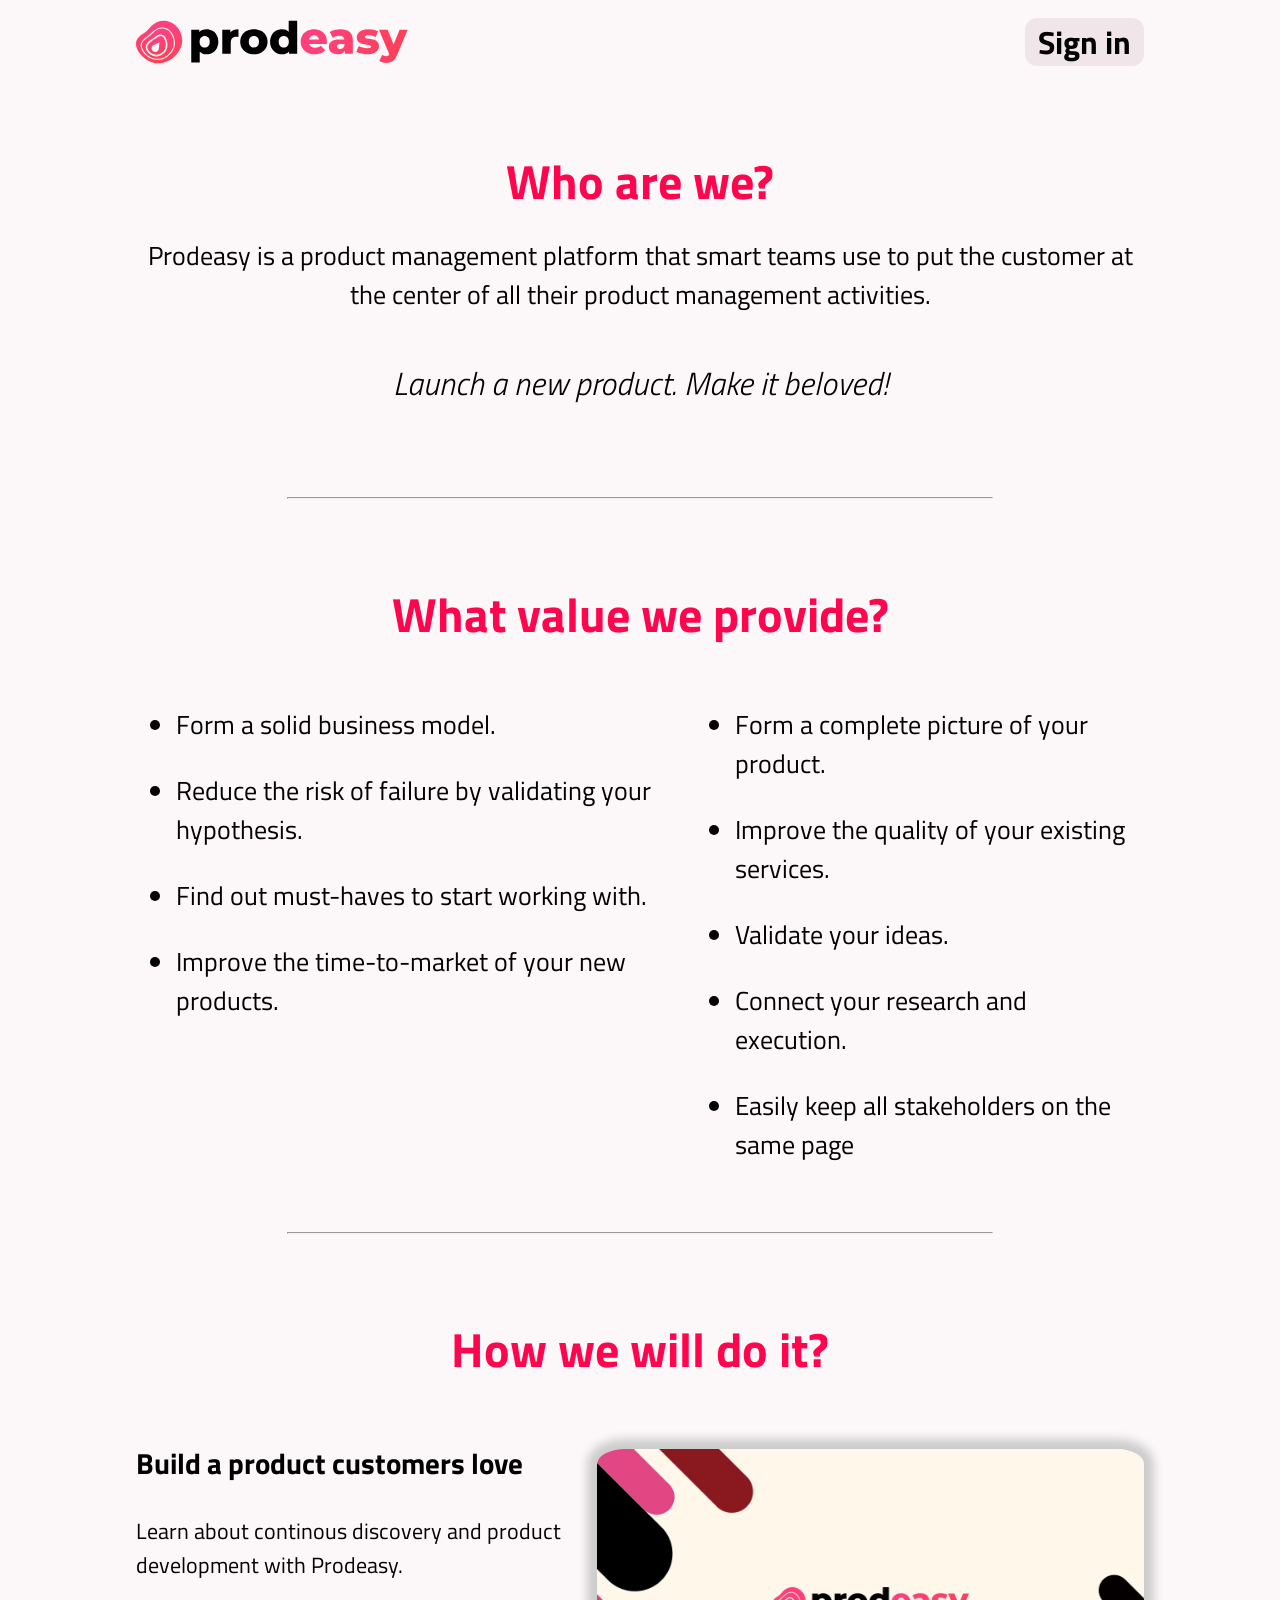
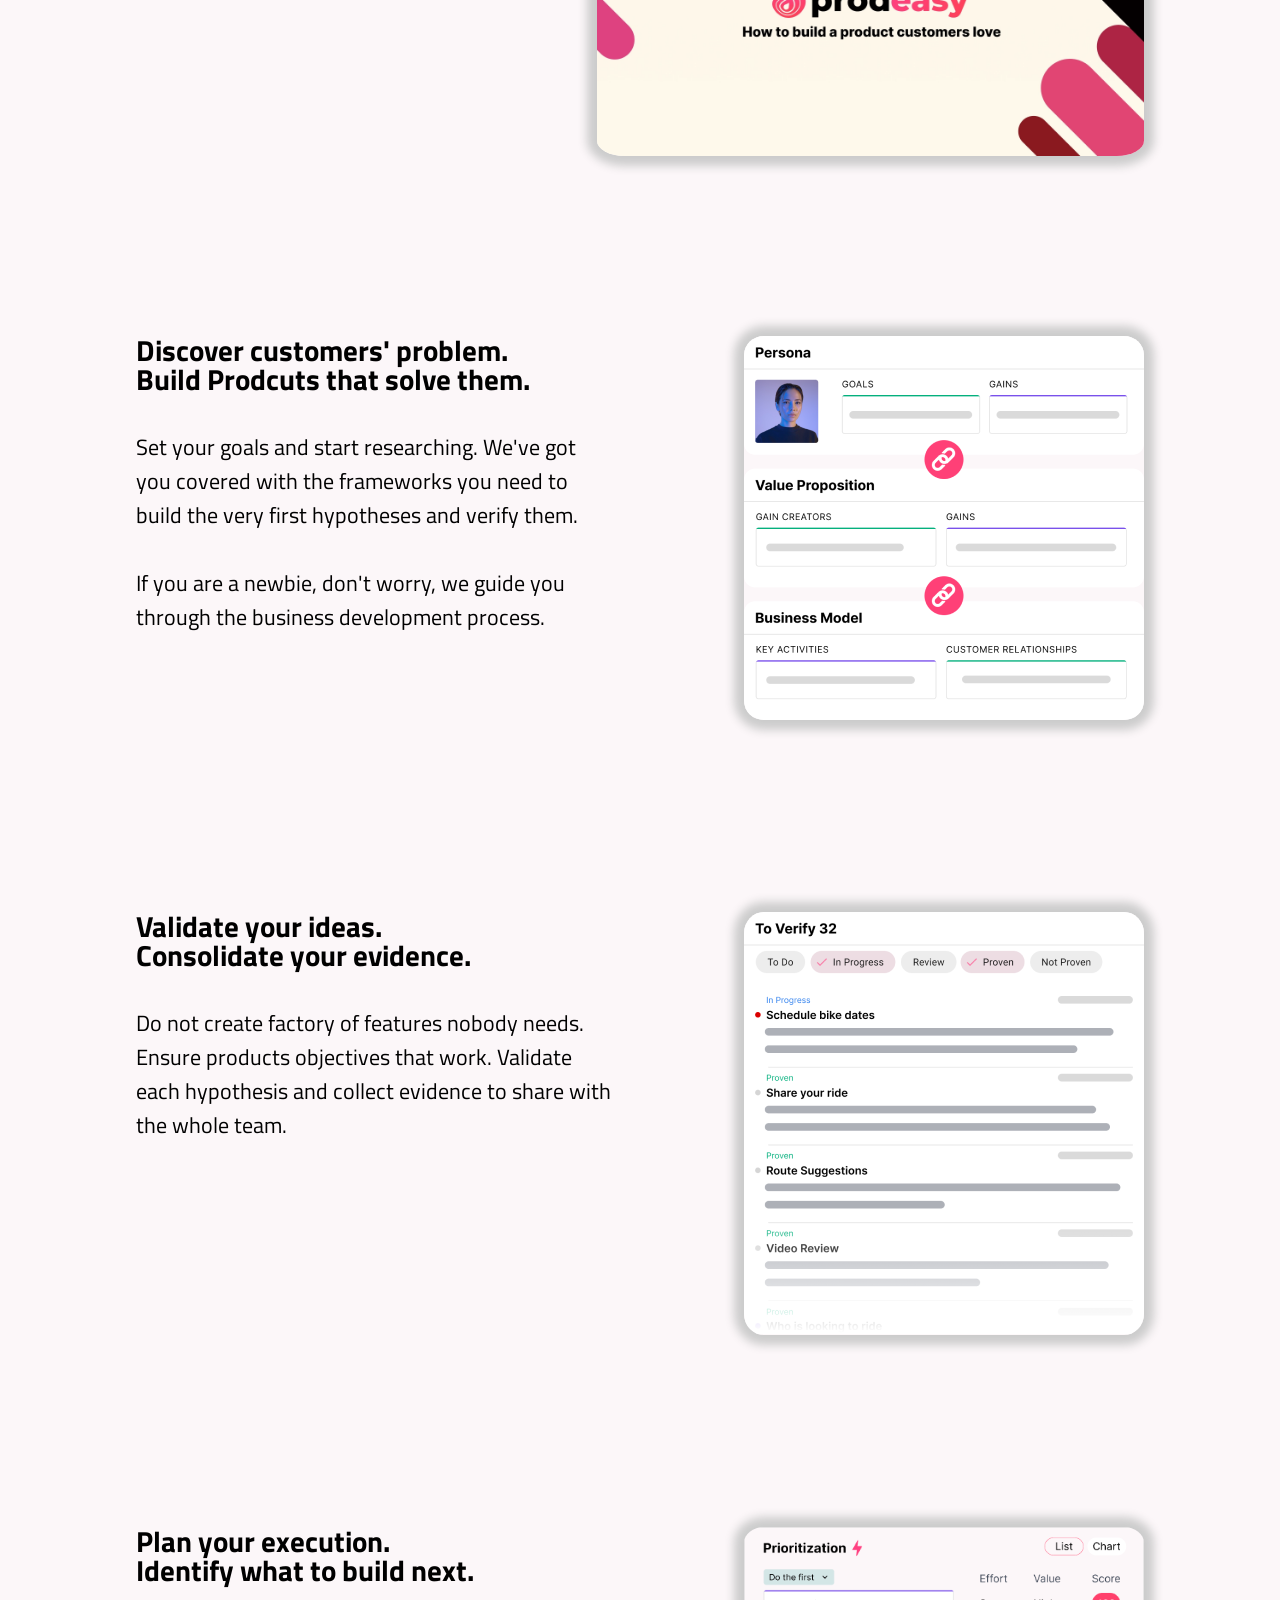
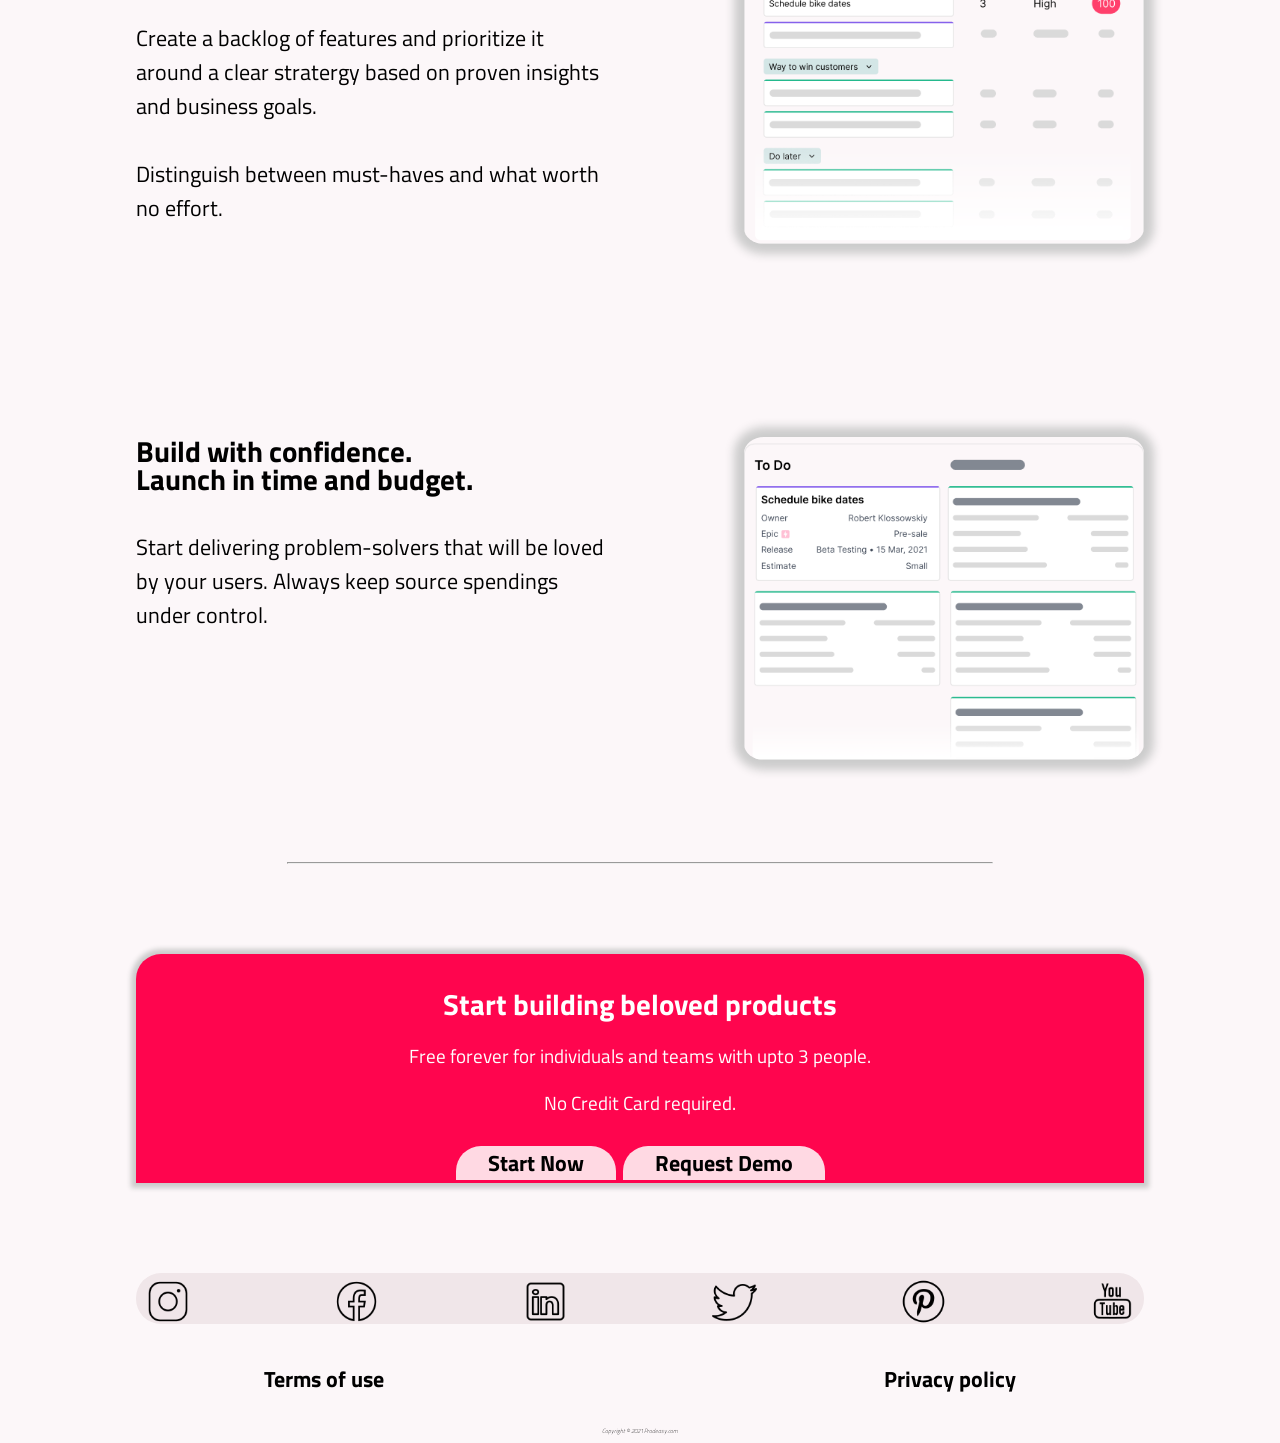
==== index.html @ 42202a27 "Rename" ====
<!DOCTYPE html>
<html>
  <head>
    <!-- displays title for webpage -->
    <title>Prodeasy</title>
    <!-- link to scss file for styling elements -->
    <link rel="stylesheet" type="text/css" href="main.css">
    <!-- specify the character encoding for the HTML document -->
    <meta charset="UTF-8">
    <!-- responsive web design, will display content with respect to users' visible area of web page -->
    <meta name="viewport" content="width=device-width, initial-scale=1.0">

  </head>

  <body>

    <div id="homepage">

      <div id="header">
        <!-- prodeasy logo -->
        <img src="assets/logo.svg" alt="logo">
        <!-- Sign in link, which will open in new tab -->
        <a href="https://app.prodeasy.com/" target="_blank">Sign in</a>
      </div>

      <div id="content-1">
        <h2>Who are we?</h2>
        <p>Prodeasy is a product management platform that smart teams use
        to put the customer at the center of all their product
        management activities.</p>

        <p class="launch">Launch a new product. Make it beloved!</p>
      </div>

      <hr>

      <div id="content-2">
        <h2>What value we provide?</h2>
        <div id="values">
          <span id="founder-value">
            <ul>
              <li>Form a solid business model.</li>
              <li>Reduce the risk of failure by validating your hypothesis.</li>
              <li>Find out must-haves to start working with.</li>
              <li>Improve the time-to-market of your new products.</li>
            </ul>
          </span>
          <span id="manager-value">
            <ul>
              <li>Form a complete picture of your product.</li>
              <li>Improve the quality of your existing services.</li>
              <li>Validate your ideas.</li>
              <li>Connect your research and execution.</li>
              <li>Easily keep all stakeholders on the same page</li>
            </ul>
          </span>
        </div>
      </div>

      <hr>

      <div id="content-3">
        <h2>How we will do it?</h2>

        <div id="build">
          <div class="text">
            <h4>Build a product customers love</h4>
            <p>Learn about continous discovery and product development
            with Prodeasy.</p>
          </div>
          <div class="video">
            <a href="https://youtu.be/FqAvSZcwj7s" target="_blank">
              <img src="assets/video_cover.webp"
              alt="A product management platform for teams of all sizes.">
            </a>
          </div>
        </div>

        <div id="discover">
          <div class="text">
            <h4>Discover customers' problem.<br/>
                Build Prodcuts that solve them.</h4>
            <p>Set your goals and start researching. We've got you covered with
            the frameworks you need to build the very first hypotheses and
            verify them.<br/><br/>
            If you are a newbie, don't worry, we guide you through the business
            development process.
            </p>
          </div>
          <div class="photo">
            <img src="assets/discover_customer_probelm.webp"
              alt="business model for customer problem.">
          </div>
        </div>

        <div id="validate">
          <div class="text">
            <h4>Validate your ideas.<br/>Consolidate your evidence.</h4>
            <p>Do not create factory of features nobody needs. Ensure products objectives that work. Validate each hypothesis and collect evidence to share with the whole team.
            </p>
          </div>
          <div class="photo">
            <img src="assets/validate.webp" alt="validate ideas">
          </div>
        </div>

        <div id="plan">
          <div class="text">
            <h4>Plan your execution.<br/>Identify what to build next.</h4>
            <p>Create a backlog of features and prioritize it around a clear stratergy based on proven insights and business goals.<br/><br/>
            Distinguish between must-haves and what worth no effort.
            </p>
          </div>
          <div class="photo">
            <img src="assets/plan.webp" alt="plan execution">
          </div>
        </div>

        <div id="confidence">
          <div class="text">
            <h4>Build with confidence.<br/>Launch in time and budget.</h4>
            <p>Start delivering problem-solvers that will be loved by your
              users. Always keep source spendings under control.
            </p>
          </div>
          <div class="photo">
            <img src="assets/build.webp" alt="confidence">
          </div>
        </div>
      </div>

      <hr>

      <div id="start-now">
        <h5>Start building beloved products</h5>
        <p>Free forever for individuals and teams with upto 3 people.</p>
        <p>No Credit Card required.</p>

        <div id="options">
          <a href="https://app.prodeasy.com/create-account">Start Now</a>
          <a href="https://calendly.com/prodeasy/demo?embed_domain=prodeasy.com&embed_type=PopupText&month=2021-04">Request Demo</a>
        </div>

      </div>

      <div id="footer">
        <div id="social">
          <a href="https://www.instagram.com/TeamProdEasy" target="_blank">
            <img src="assets/icons/insta.png">
          </a>

          <a href="https://www.facebook.com/Prodeasy" target="_blank">
            <img src="assets/icons/facebook.png">
          </a>

          <a href="https://www.linkedin.com/company/Prodeasy" target="_blank">
            <img src="assets/icons/linkedin.png">
          </a>

          <a href="https://twitter.com/TeamProdEasy" target="_blank">
            <img src="assets/icons/twitter.png">
          </a>

          <a href="https://www.pinterest.com/Prodeasy" target="_blank">
            <img src="assets/icons/pinterest.png">
          </a>

          <a href="https://www.youtube.com/channel/UC-yzTDVmWJQsOFhuHpTdkhg?sub_confirmation=1" target="_blank">
            <img src="assets/icons/youtube.png">
          </a>
        </div>

        <div id="legal">
          <a href="https://prodeasy.com/terms-of-use.html">
            <h5>Terms of use</h5>
          </a>
          <a href="https://prodeasy.com/privacy.html">
            <h5>Privacy policy</h5>
          </a>
        </div>

        <div id="end">
          <p>Copyright © 2021 Prodeasy.com</p>
        </div>
      </div>
    </div>
  </body>
</html>
---- main.css ----
@import url("https://fonts.googleapis.com/css2?family=Titillium+Web:ital,wght@0,400;0,600;0,700;1,300;1,400&display=swap");
* {
  box-sizing: border-box; }

body {
  background-color: #fcf7f9;
  font-family: 'Titillium Web', sans-serif; }
  @media (min-width: 16em) {
    body {
      font-size: 1.4em; } }
  @media (min-width: 28em) {
    body {
      font-size: 1.1em; } }
  @media (min-width: 40em) {
    body {
      font-size: 1.6em; } }
  @media (min-width: 60em) {
    body {
      font-size: 2.0em; } }

#homepage {
  margin: 0vh 10vw; }

#header {
  margin-top: 2vh; }
  @media (min-width: 28em) {
    #header {
      display: flex;
      justify-content: space-between;
      flex-wrap: wrap; } }
  @media (min-width: 16em) {
    #header img {
      display: block;
      width: 100%; } }
  @media (min-width: 28em) {
    #header img {
      display: inline;
      width: 24%; } }
  @media (min-width: 40em) {
    #header img {
      width: 25.5%; } }
  @media (min-width: 60em) {
    #header img {
      width: 27%; } }
  #header a {
    border-radius: 12px;
    margin: 0% 30%;
    text-align: center;
    color: black;
    background-color: #f0e6e9;
    text-decoration: none;
    font-weight: 700; }
    #header a:hover {
      background-color: #ffd9e3;
      color: #ff3b72; }
    @media (min-width: 16em) {
      #header a {
        display: block; } }
    @media (min-width: 28em) {
      #header a {
        display: inline;
        margin: 0% 0%;
        padding: 0vh 1vw;
        text-align: right; } }

hr {
  width: 70%;
  height: 2px;
  color: #f0e6e9; }

#content-1 {
  text-align: center;
  margin-bottom: 10vh; }
  #content-1 h2 {
    color: #ff054e;
    margin-top: 10vh;
    margin-bottom: 3vh;
    line-height: 1.1;
    text-align: center; }
  #content-1 p {
    font-size: 0.8em; }
  #content-1 p.launch {
    margin-top: 5vh;
    font-weight: 300;
    font-style: italic;
    font-size: 1em; }

#content-2 h2 {
  color: #ff054e;
  margin-top: 10vh;
  margin-bottom: 3vh;
  line-height: 1.1;
  text-align: center; }
#content-2 #values {
  font-size: 0.8em; }
  @media (min-width: 16em) {
    #content-2 #values {
      display: block;
      margin-left: 3.5vw; } }
  @media (min-width: 28em) {
    #content-2 #values {
      display: flex;
      justify-content: space-between;
      margin: 0vh 0vw; } }
  #content-2 #values ul li {
    padding-bottom: 3vh; }
  @media (min-width: 16em) {
    #content-2 #values #founder-value ul {
      margin-bottom: 0vh; } }
  @media (min-width: 28em) {
    #content-2 #values #founder-value ul {
      margin-right: 2vw;
      margin-top: 4vh; } }
  @media (min-width: 16em) {
    #content-2 #values #manager-value ul {
      margin-top: 0vh; } }
  @media (min-width: 28em) {
    #content-2 #values #manager-value ul {
      margin-top: 4vh; } }

#content-3 {
  margin-bottom: 10vh; }
  #content-3 h2 {
    color: #ff054e;
    margin-top: 10vh;
    margin-bottom: 3vh;
    line-height: 1.1;
    text-align: center; }
  @media (min-width: 16em) {
    #content-3 #build {
      display: block;
      margin-top: 5vh; } }
  @media (min-width: 28em) {
    #content-3 #build {
      display: flex;
      justify-content: space-between;
      margin-top: 8vh; } }
  #content-3 #build .text {
    padding-right: 2vw; }
    #content-3 #build .text h4 {
      color: black;
      line-height: 1;
      text-align: center;
      font-size: 0.9em;
      margin-top: 0vh;
      margin-bottom: 1vh; }
      @media (min-width: 28em) {
        #content-3 #build .text h4 {
          text-align: left; } }
    #content-3 #build .text p {
      margin: 3.5vh 0vw;
      font-size: 0.7em;
      text-align: center; }
      @media (min-width: 28em) {
        #content-3 #build .text p {
          margin-top: 4vh;
          text-align: left; } }
    @media (min-width: 28em) {
      #content-3 #build .text {
        display: inline;
        width: 50%; } }
  #content-3 #build .video a img {
    border-radius: 5%;
    box-shadow: 0 0 10px 10px #ccc; }
    @media (min-width: 16em) {
      #content-3 #build .video a img {
        display: block;
        width: 100%; } }
    @media (min-width: 28em) {
      #content-3 #build .video a img {
        display: inline;
        max-width: 270px;
        height: auto;
        vertical-align: middle; } }
    @media (min-width: 40em) {
      #content-3 #build .video a img {
        max-width: 370px; } }
    @media (min-width: 60em) {
      #content-3 #build .video a img {
        max-width: 600px; } }
    @media (min-width: 87.5em) {
      #content-3 #build .video a img {
        max-width: 800px; } }
  @media (min-width: 16em) {
    #content-3 #discover {
      display: block;
      margin-top: 5vh; } }
  @media (min-width: 28em) {
    #content-3 #discover {
      display: flex;
      justify-content: space-between;
      margin-top: 10vh;
      padding-top: 10vh; } }
  #content-3 #discover .text {
    padding-right: 2vw; }
    #content-3 #discover .text h4 {
      color: black;
      line-height: 1;
      text-align: center;
      font-size: 0.9em;
      margin-top: 0vh;
      margin-bottom: 1vh; }
      @media (min-width: 28em) {
        #content-3 #discover .text h4 {
          text-align: left; } }
    #content-3 #discover .text p {
      margin: 3.5vh 0vw;
      font-size: 0.7em;
      text-align: center; }
      @media (min-width: 28em) {
        #content-3 #discover .text p {
          margin-top: 4vh;
          text-align: left; } }
    @media (min-width: 28em) {
      #content-3 #discover .text {
        display: inline;
        width: 50%; } }
  #content-3 #discover .photo img {
    border-radius: 5%;
    box-shadow: 0 0 10px 10px #ccc; }
    @media (min-width: 16em) {
      #content-3 #discover .photo img {
        display: block;
        width: 100%; } }
    @media (min-width: 28em) {
      #content-3 #discover .photo img {
        display: inline;
        max-width: 300px;
        height: auto; } }
    @media (min-width: 40em) {
      #content-3 #discover .photo img {
        max-width: 400px; } }
  @media (min-width: 16em) {
    #content-3 #validate {
      display: block;
      margin-top: 5vh; } }
  @media (min-width: 28em) {
    #content-3 #validate {
      display: flex;
      justify-content: space-between;
      margin-top: 10vh;
      padding-top: 10vh; } }
  #content-3 #validate .text {
    padding-right: 2vw; }
    #content-3 #validate .text h4 {
      color: black;
      line-height: 1;
      text-align: center;
      font-size: 0.9em;
      margin-top: 0vh;
      margin-bottom: 1vh; }
      @media (min-width: 28em) {
        #content-3 #validate .text h4 {
          text-align: left; } }
    #content-3 #validate .text p {
      margin: 3.5vh 0vw;
      font-size: 0.7em;
      text-align: center; }
      @media (min-width: 28em) {
        #content-3 #validate .text p {
          margin-top: 4vh;
          text-align: left; } }
    @media (min-width: 28em) {
      #content-3 #validate .text {
        display: inline;
        width: 50%; } }
  #content-3 #validate .photo img {
    border-radius: 5%;
    box-shadow: 0 0 10px 10px #ccc; }
    @media (min-width: 16em) {
      #content-3 #validate .photo img {
        display: block;
        width: 100%; } }
    @media (min-width: 28em) {
      #content-3 #validate .photo img {
        display: inline;
        max-width: 300px;
        height: auto; } }
    @media (min-width: 40em) {
      #content-3 #validate .photo img {
        max-width: 400px; } }
  @media (min-width: 16em) {
    #content-3 #plan {
      display: block;
      margin-top: 5vh; } }
  @media (min-width: 28em) {
    #content-3 #plan {
      display: flex;
      justify-content: space-between;
      margin-top: 10vh;
      padding-top: 10vh; } }
  #content-3 #plan .text {
    padding-right: 2vw; }
    #content-3 #plan .text h4 {
      color: black;
      line-height: 1;
      text-align: center;
      font-size: 0.9em;
      margin-top: 0vh;
      margin-bottom: 1vh; }
      @media (min-width: 28em) {
        #content-3 #plan .text h4 {
          text-align: left; } }
    #content-3 #plan .text p {
      margin: 3.5vh 0vw;
      font-size: 0.7em;
      text-align: center; }
      @media (min-width: 28em) {
        #content-3 #plan .text p {
          margin-top: 4vh;
          text-align: left; } }
    @media (min-width: 28em) {
      #content-3 #plan .text {
        display: inline;
        width: 50%; } }
  #content-3 #plan .photo img {
    border-radius: 5%;
    box-shadow: 0 0 10px 10px #ccc; }
    @media (min-width: 16em) {
      #content-3 #plan .photo img {
        display: block;
        width: 100%; } }
    @media (min-width: 28em) {
      #content-3 #plan .photo img {
        display: inline;
        max-width: 300px;
        height: auto; } }
    @media (min-width: 40em) {
      #content-3 #plan .photo img {
        max-width: 400px; } }
  @media (min-width: 16em) {
    #content-3 #confidence {
      display: block;
      margin-top: 5vh; } }
  @media (min-width: 28em) {
    #content-3 #confidence {
      display: flex;
      justify-content: space-between;
      margin-top: 10vh;
      padding-top: 10vh; } }
  #content-3 #confidence .text {
    padding-right: 2vw; }
    #content-3 #confidence .text h4 {
      color: black;
      line-height: 1;
      text-align: center;
      font-size: 0.9em;
      margin-top: 0vh;
      margin-bottom: 1vh; }
      @media (min-width: 28em) {
        #content-3 #confidence .text h4 {
          text-align: left; } }
    #content-3 #confidence .text p {
      margin: 3.5vh 0vw;
      font-size: 0.7em;
      text-align: center; }
      @media (min-width: 28em) {
        #content-3 #confidence .text p {
          margin-top: 4vh;
          text-align: left; } }
    @media (min-width: 28em) {
      #content-3 #confidence .text {
        display: inline;
        width: 50%; } }
  #content-3 #confidence .photo img {
    border-radius: 5%;
    box-shadow: 0 0 10px 10px #ccc; }
    @media (min-width: 16em) {
      #content-3 #confidence .photo img {
        display: block;
        width: 100%; } }
    @media (min-width: 28em) {
      #content-3 #confidence .photo img {
        display: inline;
        max-width: 300px;
        height: auto; } }
    @media (min-width: 40em) {
      #content-3 #confidence .photo img {
        max-width: 400px; } }

#start-now {
  background-color: #ff054e;
  border-radius: 25px 25px 0px 0px;
  box-shadow: 0 0 5px 5px #ccc;
  text-align: center;
  color: white;
  padding-top: 3.5vh;
  padding-bottom: 0vh;
  margin: 10vh 0vw; }
  #start-now h5 {
    margin: 0vh 0vw;
    font-size: 0.9em;
    line-height: 1.3; }
  #start-now p {
    font-size: 0.6em;
    margin: 2vh 0vw; }
  #start-now #options a {
    padding: 0vh 2.5vw;
    font-size: 0.7em;
    font-weight: 700;
    background-color: #ffd9e3;
    color: black;
    text-decoration: none;
    text-align: center; }
    #start-now #options a:hover {
      background-color: black;
      color: white;
      font-weight: 700; }
    @media (min-width: 16em) {
      #start-now #options a {
        display: block;
        margin-bottom: 1.3vh; } }
    @media (min-width: 28em) {
      #start-now #options a {
        display: inline;
        margin-bottom: 0vh;
        border-radius: 25px 25px 0px 0px; } }

#footer #social {
  display: flex;
  justify-content: space-between;
  width: 100%;
  text-align: center;
  background-color: #f0e6e9;
  border-radius: 25px; }
  #footer #social a img {
    display: inline;
    width: 70%;
    vertical-align: middle; }
#footer #legal {
  display: flex;
  justify-content: space-between;
  margin-top: 3vh;
  margin-bottom: 0vh; }
  #footer #legal a {
    margin: 0vh 0vw;
    color: black;
    text-decoration: none; }
    #footer #legal a:hover {
      color: #ff3b72; }
    @media (min-width: 28em) {
      #footer #legal a {
        margin: 0vh 8vw; } }
    @media (min-width: 40em) {
      #footer #legal a {
        margin: 0vh 10vw; } }
    #footer #legal a h5 {
      margin-top: 0vh;
      font-size: 0.7em;
      display: inline;
      width: 100%; }
#footer #end {
  margin-top: 3vh; }
  #footer #end p {
    text-align: center;
    font-weight: 200;
    font-style: italic;
    font-size: 0.1em; }

/*# sourceMappingURL=main.css.map */
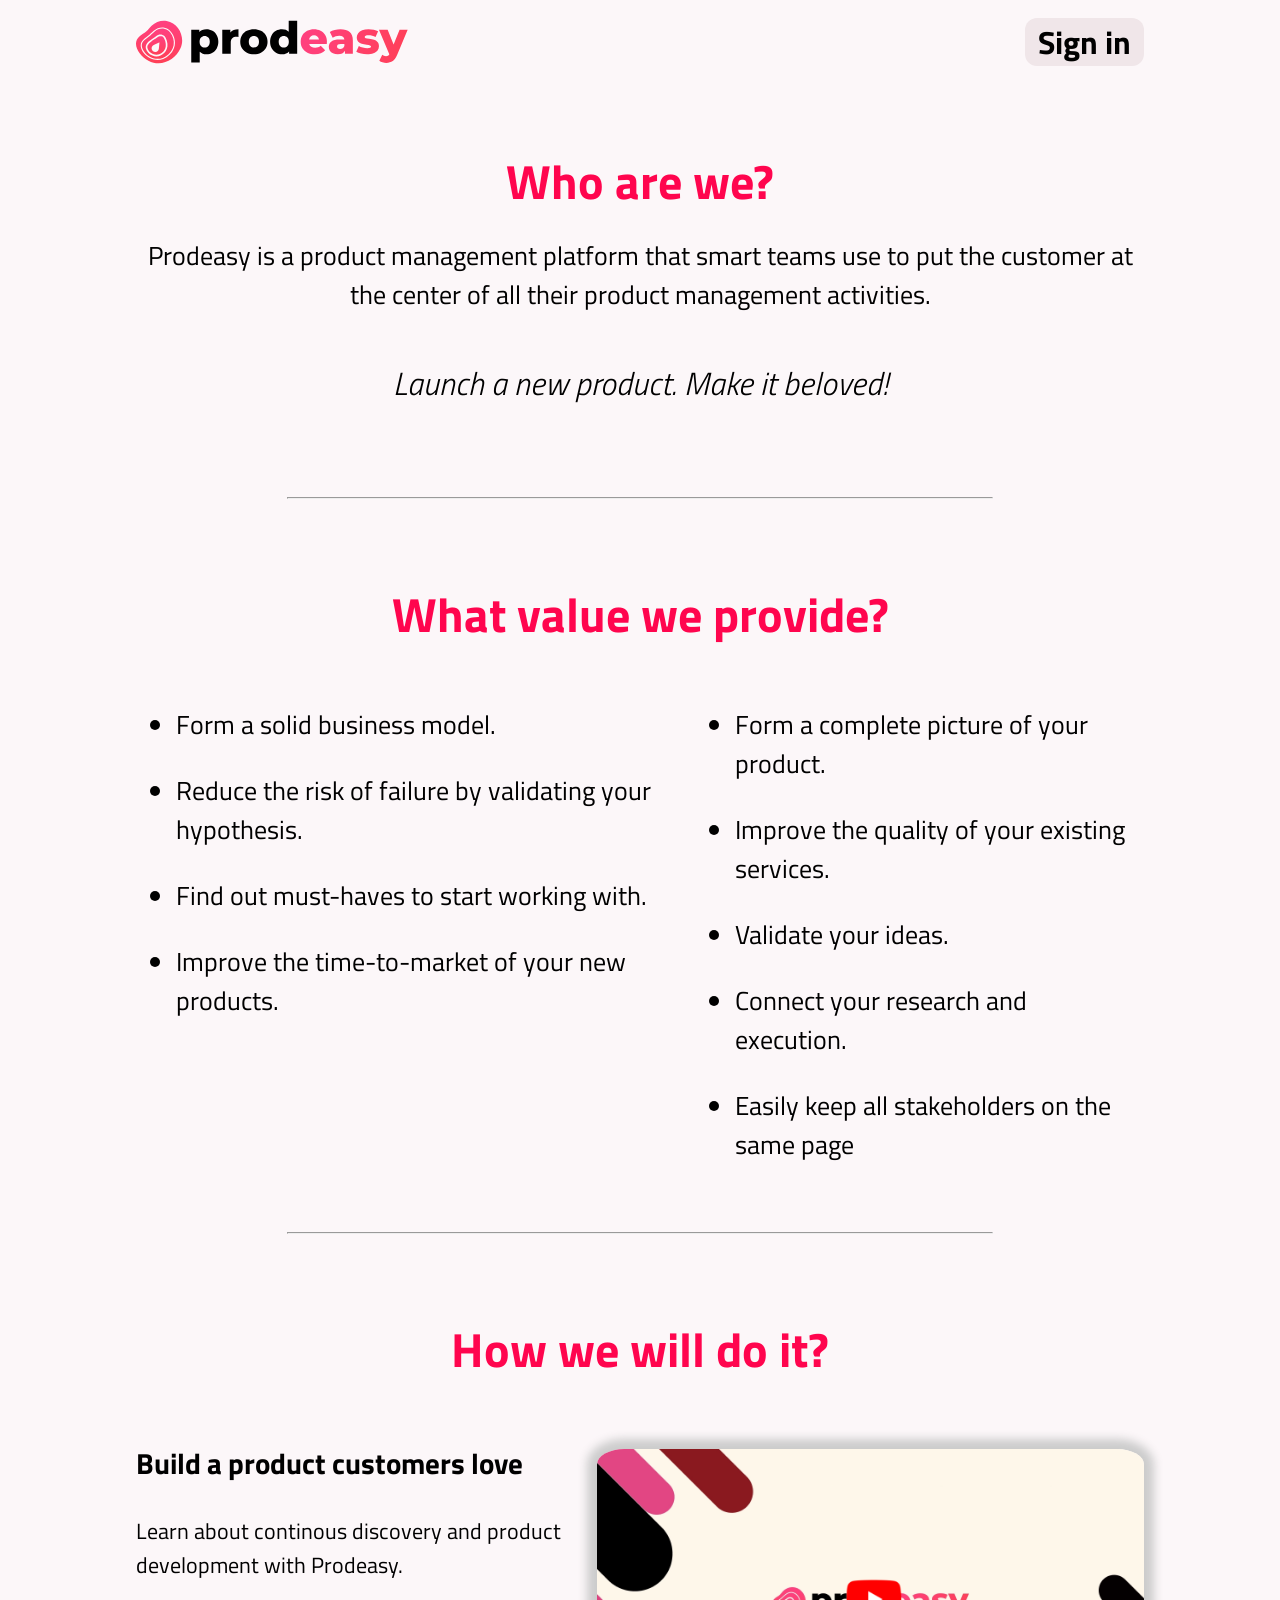
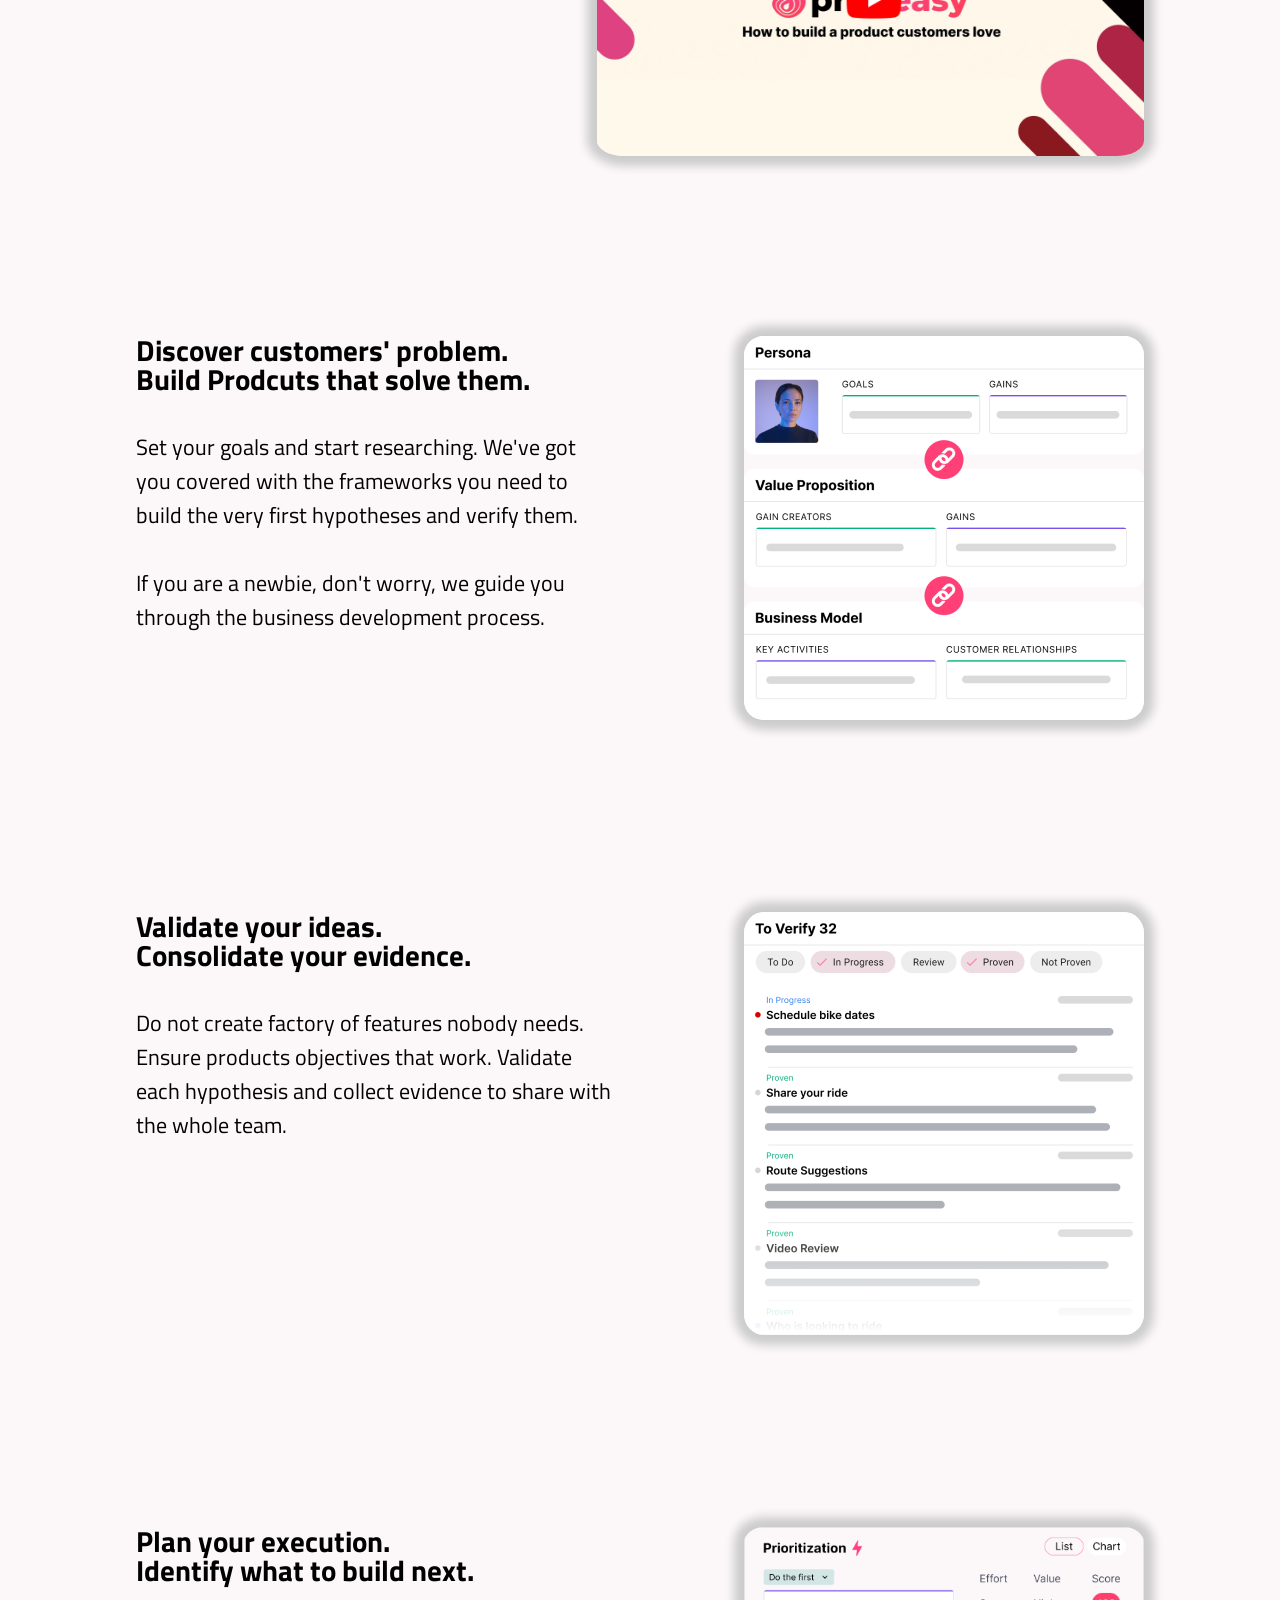
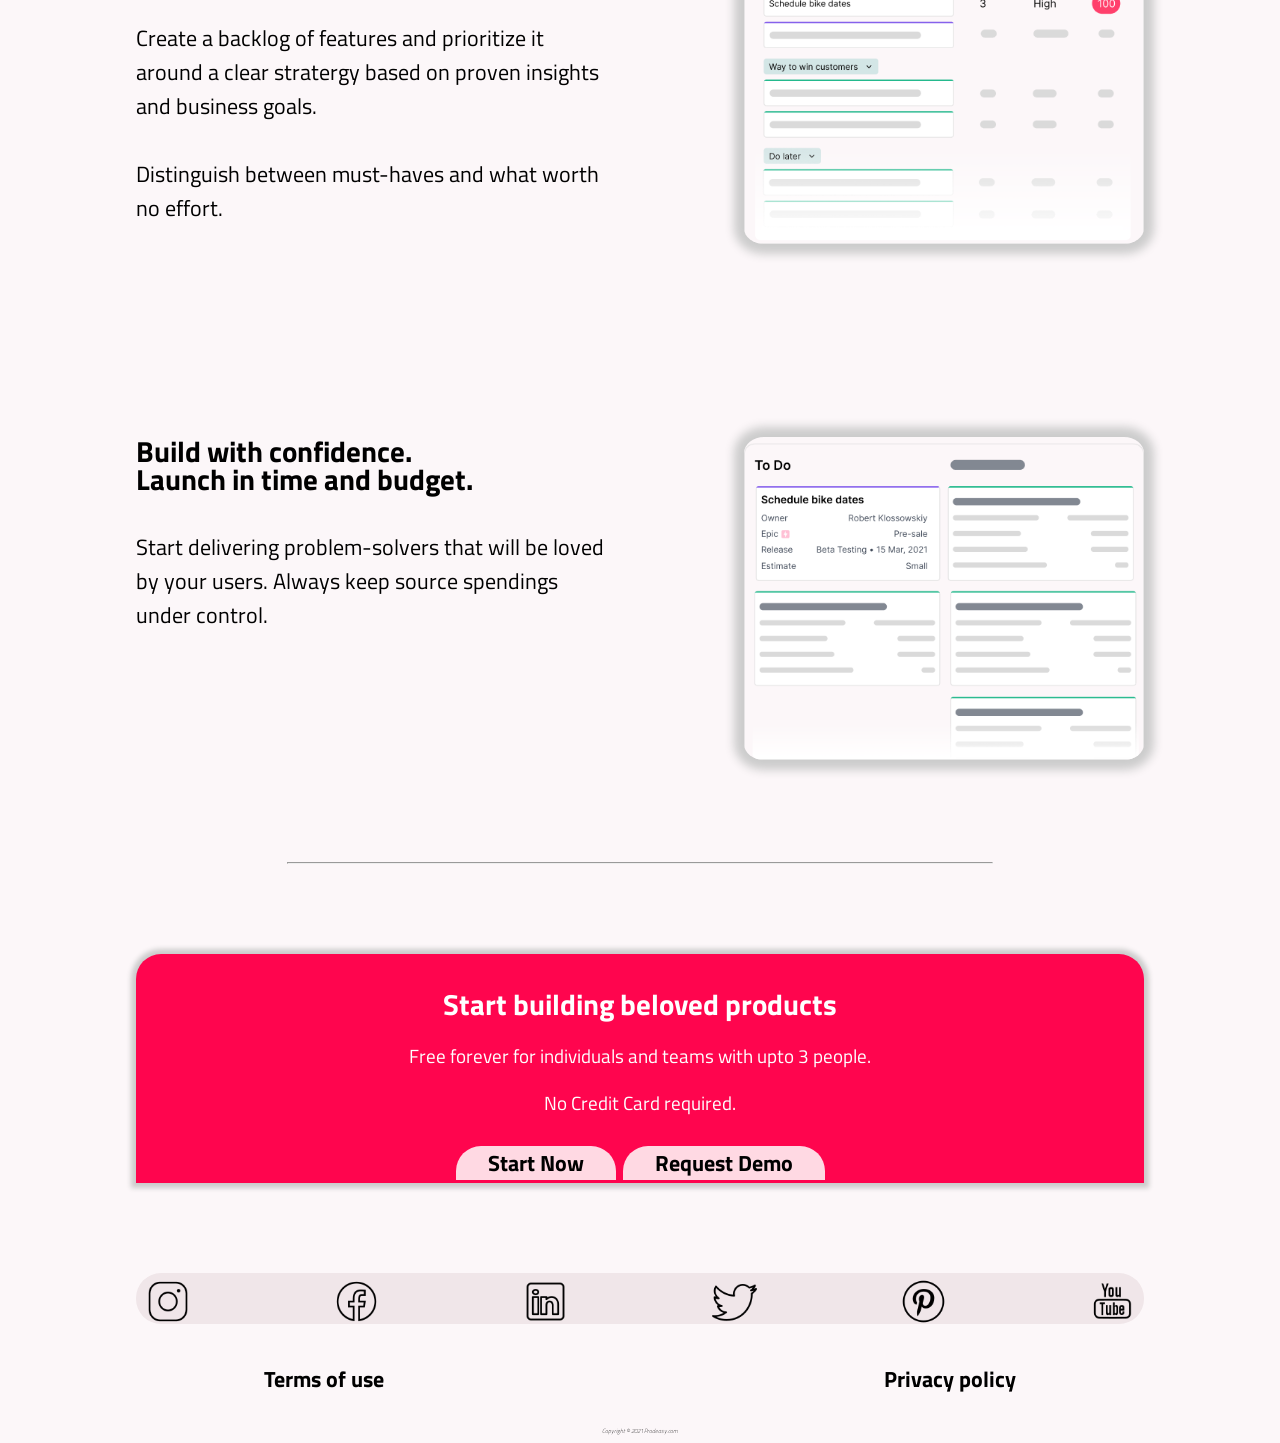
==== commit dcc2d06a: "Removed unnecessry assets, edited video cover pic and changed its extension." ====
--- a/index.html
+++ b/index.html
@@ -4,7 +4,7 @@
     <!-- displays title for webpage -->
     <title>Prodeasy</title>
     <!-- link to scss file for styling elements -->
-    <link rel="stylesheet" type="text/css" href="main.css">
+    <link rel="stylesheet" type="text/css" href="index.css">
     <!-- specify the character encoding for the HTML document -->
     <meta charset="UTF-8">
     <!-- responsive web design, will display content with respect to users' visible area of web page -->
@@ -70,7 +70,7 @@
           </div>
           <div class="video">
             <a href="https://youtu.be/FqAvSZcwj7s" target="_blank">
-              <img src="assets/video_cover.webp"
+              <img src="assets/video_cover.png"
               alt="A product management platform for teams of all sizes.">
             </a>
           </div>
--- a/index.css
+++ b/index.css
@@ -0,0 +1,460 @@
+@import url("https://fonts.googleapis.com/css2?family=Titillium+Web:ital,wght@0,400;0,600;0,700;1,300;1,400&display=swap");
+* {
+  box-sizing: border-box; }
+
+body {
+  background-color: #fcf7f9;
+  font-family: 'Titillium Web', sans-serif; }
+  @media (min-width: 16em) {
+    body {
+      font-size: 1.4em; } }
+  @media (min-width: 28em) {
+    body {
+      font-size: 1.1em; } }
+  @media (min-width: 40em) {
+    body {
+      font-size: 1.6em; } }
+  @media (min-width: 60em) {
+    body {
+      font-size: 2.0em; } }
+
+#homepage {
+  margin: 0vh 10vw; }
+
+#header {
+  margin-top: 2vh; }
+  @media (min-width: 28em) {
+    #header {
+      display: flex;
+      justify-content: space-between;
+      flex-wrap: wrap; } }
+  @media (min-width: 16em) {
+    #header img {
+      display: block;
+      width: 100%; } }
+  @media (min-width: 28em) {
+    #header img {
+      display: inline;
+      width: 24%; } }
+  @media (min-width: 40em) {
+    #header img {
+      width: 25.5%; } }
+  @media (min-width: 60em) {
+    #header img {
+      width: 27%; } }
+  #header a {
+    border-radius: 12px;
+    margin: 0% 30%;
+    text-align: center;
+    color: black;
+    background-color: #f0e6e9;
+    text-decoration: none;
+    font-weight: 700; }
+    #header a:hover {
+      background-color: #ffd9e3;
+      color: #ff3b72; }
+    @media (min-width: 16em) {
+      #header a {
+        display: block; } }
+    @media (min-width: 28em) {
+      #header a {
+        display: inline;
+        margin: 0% 0%;
+        padding: 0vh 1vw;
+        text-align: right; } }
+
+hr {
+  width: 70%;
+  height: 2px;
+  color: #f0e6e9; }
+
+#content-1 {
+  text-align: center;
+  margin-bottom: 10vh; }
+  #content-1 h2 {
+    color: #ff054e;
+    margin-top: 10vh;
+    margin-bottom: 3vh;
+    line-height: 1.1;
+    text-align: center; }
+  #content-1 p {
+    font-size: 0.8em; }
+  #content-1 p.launch {
+    margin-top: 5vh;
+    font-weight: 300;
+    font-style: italic;
+    font-size: 1em; }
+
+#content-2 h2 {
+  color: #ff054e;
+  margin-top: 10vh;
+  margin-bottom: 3vh;
+  line-height: 1.1;
+  text-align: center; }
+#content-2 #values {
+  font-size: 0.8em; }
+  @media (min-width: 16em) {
+    #content-2 #values {
+      display: block;
+      margin-left: 3.5vw; } }
+  @media (min-width: 28em) {
+    #content-2 #values {
+      display: flex;
+      justify-content: space-between;
+      margin: 0vh 0vw; } }
+  #content-2 #values ul li {
+    padding-bottom: 3vh; }
+  @media (min-width: 16em) {
+    #content-2 #values #founder-value ul {
+      margin-bottom: 0vh; } }
+  @media (min-width: 28em) {
+    #content-2 #values #founder-value ul {
+      margin-right: 2vw;
+      margin-top: 4vh; } }
+  @media (min-width: 16em) {
+    #content-2 #values #manager-value ul {
+      margin-top: 0vh; } }
+  @media (min-width: 28em) {
+    #content-2 #values #manager-value ul {
+      margin-top: 4vh; } }
+
+#content-3 {
+  margin-bottom: 10vh; }
+  #content-3 h2 {
+    color: #ff054e;
+    margin-top: 10vh;
+    margin-bottom: 3vh;
+    line-height: 1.1;
+    text-align: center; }
+  @media (min-width: 16em) {
+    #content-3 #build {
+      display: block;
+      margin-top: 5vh; } }
+  @media (min-width: 28em) {
+    #content-3 #build {
+      display: flex;
+      justify-content: space-between;
+      margin-top: 8vh; } }
+  #content-3 #build .text {
+    padding-right: 2vw; }
+    #content-3 #build .text h4 {
+      color: black;
+      line-height: 1;
+      text-align: center;
+      font-size: 0.9em;
+      margin-top: 0vh;
+      margin-bottom: 1vh; }
+      @media (min-width: 28em) {
+        #content-3 #build .text h4 {
+          text-align: left; } }
+    #content-3 #build .text p {
+      margin: 3.5vh 0vw;
+      font-size: 0.7em;
+      text-align: center; }
+      @media (min-width: 28em) {
+        #content-3 #build .text p {
+          margin-top: 4vh;
+          text-align: left; } }
+    @media (min-width: 28em) {
+      #content-3 #build .text {
+        display: inline;
+        width: 50%; } }
+  #content-3 #build .video a img {
+    border-radius: 5%;
+    box-shadow: 0 0 10px 10px #ccc; }
+    @media (min-width: 16em) {
+      #content-3 #build .video a img {
+        display: block;
+        width: 100%; } }
+    @media (min-width: 28em) {
+      #content-3 #build .video a img {
+        display: inline;
+        max-width: 270px;
+        height: auto;
+        vertical-align: middle; } }
+    @media (min-width: 40em) {
+      #content-3 #build .video a img {
+        max-width: 370px; } }
+    @media (min-width: 60em) {
+      #content-3 #build .video a img {
+        max-width: 600px; } }
+    @media (min-width: 87.5em) {
+      #content-3 #build .video a img {
+        max-width: 800px; } }
+  @media (min-width: 16em) {
+    #content-3 #discover {
+      display: block;
+      margin-top: 5vh; } }
+  @media (min-width: 28em) {
+    #content-3 #discover {
+      display: flex;
+      justify-content: space-between;
+      margin-top: 10vh;
+      padding-top: 10vh; } }
+  #content-3 #discover .text {
+    padding-right: 2vw; }
+    #content-3 #discover .text h4 {
+      color: black;
+      line-height: 1;
+      text-align: center;
+      font-size: 0.9em;
+      margin-top: 0vh;
+      margin-bottom: 1vh; }
+      @media (min-width: 28em) {
+        #content-3 #discover .text h4 {
+          text-align: left; } }
+    #content-3 #discover .text p {
+      margin: 3.5vh 0vw;
+      font-size: 0.7em;
+      text-align: center; }
+      @media (min-width: 28em) {
+        #content-3 #discover .text p {
+          margin-top: 4vh;
+          text-align: left; } }
+    @media (min-width: 28em) {
+      #content-3 #discover .text {
+        display: inline;
+        width: 50%; } }
+  #content-3 #discover .photo img {
+    border-radius: 5%;
+    box-shadow: 0 0 10px 10px #ccc; }
+    @media (min-width: 16em) {
+      #content-3 #discover .photo img {
+        display: block;
+        width: 100%; } }
+    @media (min-width: 28em) {
+      #content-3 #discover .photo img {
+        display: inline;
+        max-width: 300px;
+        height: auto; } }
+    @media (min-width: 40em) {
+      #content-3 #discover .photo img {
+        max-width: 400px; } }
+  @media (min-width: 16em) {
+    #content-3 #validate {
+      display: block;
+      margin-top: 5vh; } }
+  @media (min-width: 28em) {
+    #content-3 #validate {
+      display: flex;
+      justify-content: space-between;
+      margin-top: 10vh;
+      padding-top: 10vh; } }
+  #content-3 #validate .text {
+    padding-right: 2vw; }
+    #content-3 #validate .text h4 {
+      color: black;
+      line-height: 1;
+      text-align: center;
+      font-size: 0.9em;
+      margin-top: 0vh;
+      margin-bottom: 1vh; }
+      @media (min-width: 28em) {
+        #content-3 #validate .text h4 {
+          text-align: left; } }
+    #content-3 #validate .text p {
+      margin: 3.5vh 0vw;
+      font-size: 0.7em;
+      text-align: center; }
+      @media (min-width: 28em) {
+        #content-3 #validate .text p {
+          margin-top: 4vh;
+          text-align: left; } }
+    @media (min-width: 28em) {
+      #content-3 #validate .text {
+        display: inline;
+        width: 50%; } }
+  #content-3 #validate .photo img {
+    border-radius: 5%;
+    box-shadow: 0 0 10px 10px #ccc; }
+    @media (min-width: 16em) {
+      #content-3 #validate .photo img {
+        display: block;
+        width: 100%; } }
+    @media (min-width: 28em) {
+      #content-3 #validate .photo img {
+        display: inline;
+        max-width: 300px;
+        height: auto; } }
+    @media (min-width: 40em) {
+      #content-3 #validate .photo img {
+        max-width: 400px; } }
+  @media (min-width: 16em) {
+    #content-3 #plan {
+      display: block;
+      margin-top: 5vh; } }
+  @media (min-width: 28em) {
+    #content-3 #plan {
+      display: flex;
+      justify-content: space-between;
+      margin-top: 10vh;
+      padding-top: 10vh; } }
+  #content-3 #plan .text {
+    padding-right: 2vw; }
+    #content-3 #plan .text h4 {
+      color: black;
+      line-height: 1;
+      text-align: center;
+      font-size: 0.9em;
+      margin-top: 0vh;
+      margin-bottom: 1vh; }
+      @media (min-width: 28em) {
+        #content-3 #plan .text h4 {
+          text-align: left; } }
+    #content-3 #plan .text p {
+      margin: 3.5vh 0vw;
+      font-size: 0.7em;
+      text-align: center; }
+      @media (min-width: 28em) {
+        #content-3 #plan .text p {
+          margin-top: 4vh;
+          text-align: left; } }
+    @media (min-width: 28em) {
+      #content-3 #plan .text {
+        display: inline;
+        width: 50%; } }
+  #content-3 #plan .photo img {
+    border-radius: 5%;
+    box-shadow: 0 0 10px 10px #ccc; }
+    @media (min-width: 16em) {
+      #content-3 #plan .photo img {
+        display: block;
+        width: 100%; } }
+    @media (min-width: 28em) {
+      #content-3 #plan .photo img {
+        display: inline;
+        max-width: 300px;
+        height: auto; } }
+    @media (min-width: 40em) {
+      #content-3 #plan .photo img {
+        max-width: 400px; } }
+  @media (min-width: 16em) {
+    #content-3 #confidence {
+      display: block;
+      margin-top: 5vh; } }
+  @media (min-width: 28em) {
+    #content-3 #confidence {
+      display: flex;
+      justify-content: space-between;
+      margin-top: 10vh;
+      padding-top: 10vh; } }
+  #content-3 #confidence .text {
+    padding-right: 2vw; }
+    #content-3 #confidence .text h4 {
+      color: black;
+      line-height: 1;
+      text-align: center;
+      font-size: 0.9em;
+      margin-top: 0vh;
+      margin-bottom: 1vh; }
+      @media (min-width: 28em) {
+        #content-3 #confidence .text h4 {
+          text-align: left; } }
+    #content-3 #confidence .text p {
+      margin: 3.5vh 0vw;
+      font-size: 0.7em;
+      text-align: center; }
+      @media (min-width: 28em) {
+        #content-3 #confidence .text p {
+          margin-top: 4vh;
+          text-align: left; } }
+    @media (min-width: 28em) {
+      #content-3 #confidence .text {
+        display: inline;
+        width: 50%; } }
+  #content-3 #confidence .photo img {
+    border-radius: 5%;
+    box-shadow: 0 0 10px 10px #ccc; }
+    @media (min-width: 16em) {
+      #content-3 #confidence .photo img {
+        display: block;
+        width: 100%; } }
+    @media (min-width: 28em) {
+      #content-3 #confidence .photo img {
+        display: inline;
+        max-width: 300px;
+        height: auto; } }
+    @media (min-width: 40em) {
+      #content-3 #confidence .photo img {
+        max-width: 400px; } }
+
+#start-now {
+  background-color: #ff054e;
+  border-radius: 25px 25px 0px 0px;
+  box-shadow: 0 0 5px 5px #ccc;
+  text-align: center;
+  color: white;
+  padding-top: 3.5vh;
+  padding-bottom: 0vh;
+  margin: 10vh 0vw; }
+  #start-now h5 {
+    margin: 0vh 0vw;
+    font-size: 0.9em;
+    line-height: 1.3; }
+  #start-now p {
+    font-size: 0.6em;
+    margin: 2vh 0vw; }
+  #start-now #options a {
+    padding: 0vh 2.5vw;
+    font-size: 0.7em;
+    font-weight: 700;
+    background-color: #ffd9e3;
+    color: black;
+    text-decoration: none;
+    text-align: center; }
+    #start-now #options a:hover {
+      background-color: black;
+      color: white;
+      font-weight: 700; }
+    @media (min-width: 16em) {
+      #start-now #options a {
+        display: block;
+        margin-bottom: 1.3vh; } }
+    @media (min-width: 28em) {
+      #start-now #options a {
+        display: inline;
+        margin-bottom: 0vh;
+        border-radius: 25px 25px 0px 0px; } }
+
+#footer #social {
+  display: flex;
+  justify-content: space-between;
+  width: 100%;
+  text-align: center;
+  background-color: #f0e6e9;
+  border-radius: 25px; }
+  #footer #social a img {
+    display: inline;
+    width: 70%;
+    vertical-align: middle; }
+#footer #legal {
+  display: flex;
+  justify-content: space-between;
+  margin-top: 3vh;
+  margin-bottom: 0vh; }
+  #footer #legal a {
+    margin: 0vh 0vw;
+    color: black;
+    text-decoration: none; }
+    #footer #legal a:hover {
+      color: #ff3b72; }
+    @media (min-width: 28em) {
+      #footer #legal a {
+        margin: 0vh 8vw; } }
+    @media (min-width: 40em) {
+      #footer #legal a {
+        margin: 0vh 10vw; } }
+    #footer #legal a h5 {
+      margin-top: 0vh;
+      font-size: 0.7em;
+      display: inline;
+      width: 100%; }
+#footer #end {
+  margin-top: 3vh; }
+  #footer #end p {
+    text-align: center;
+    font-weight: 200;
+    font-style: italic;
+    font-size: 0.1em; }
+
+/*# sourceMappingURL=main.css.map */
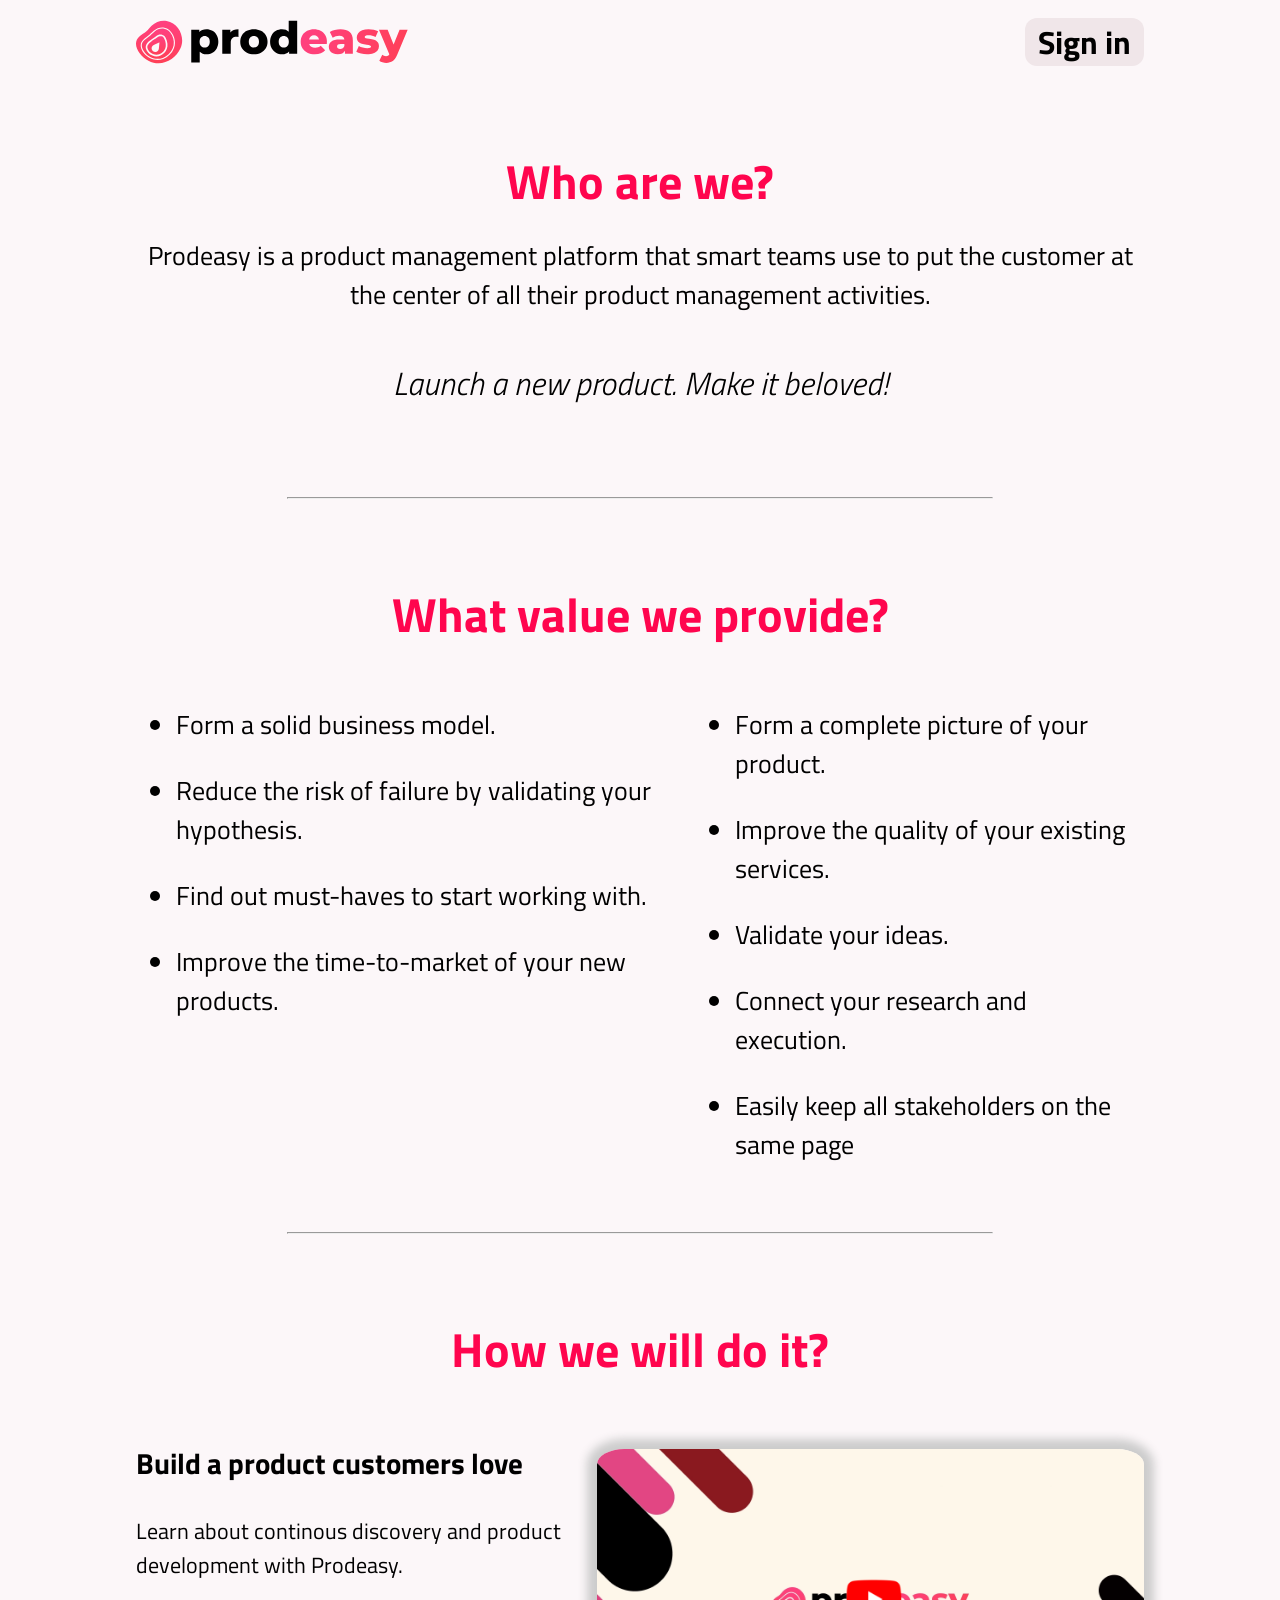
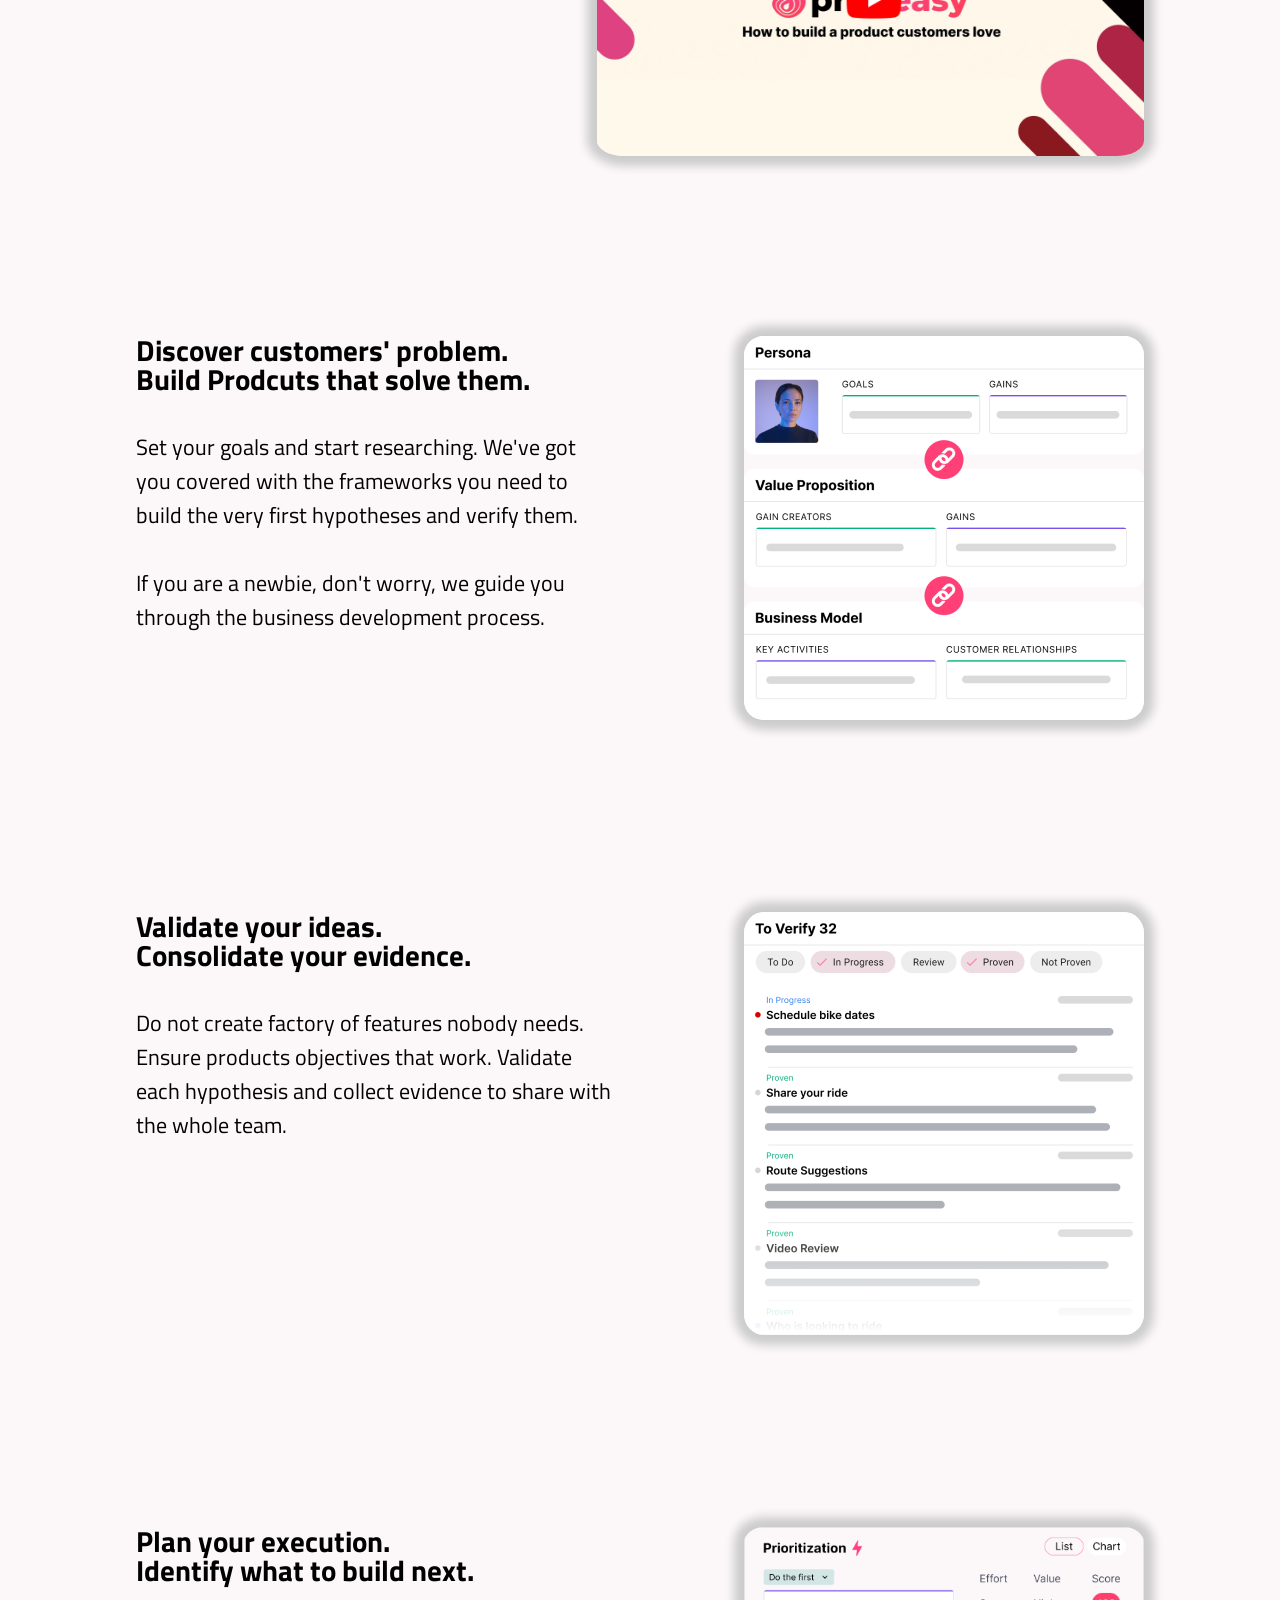
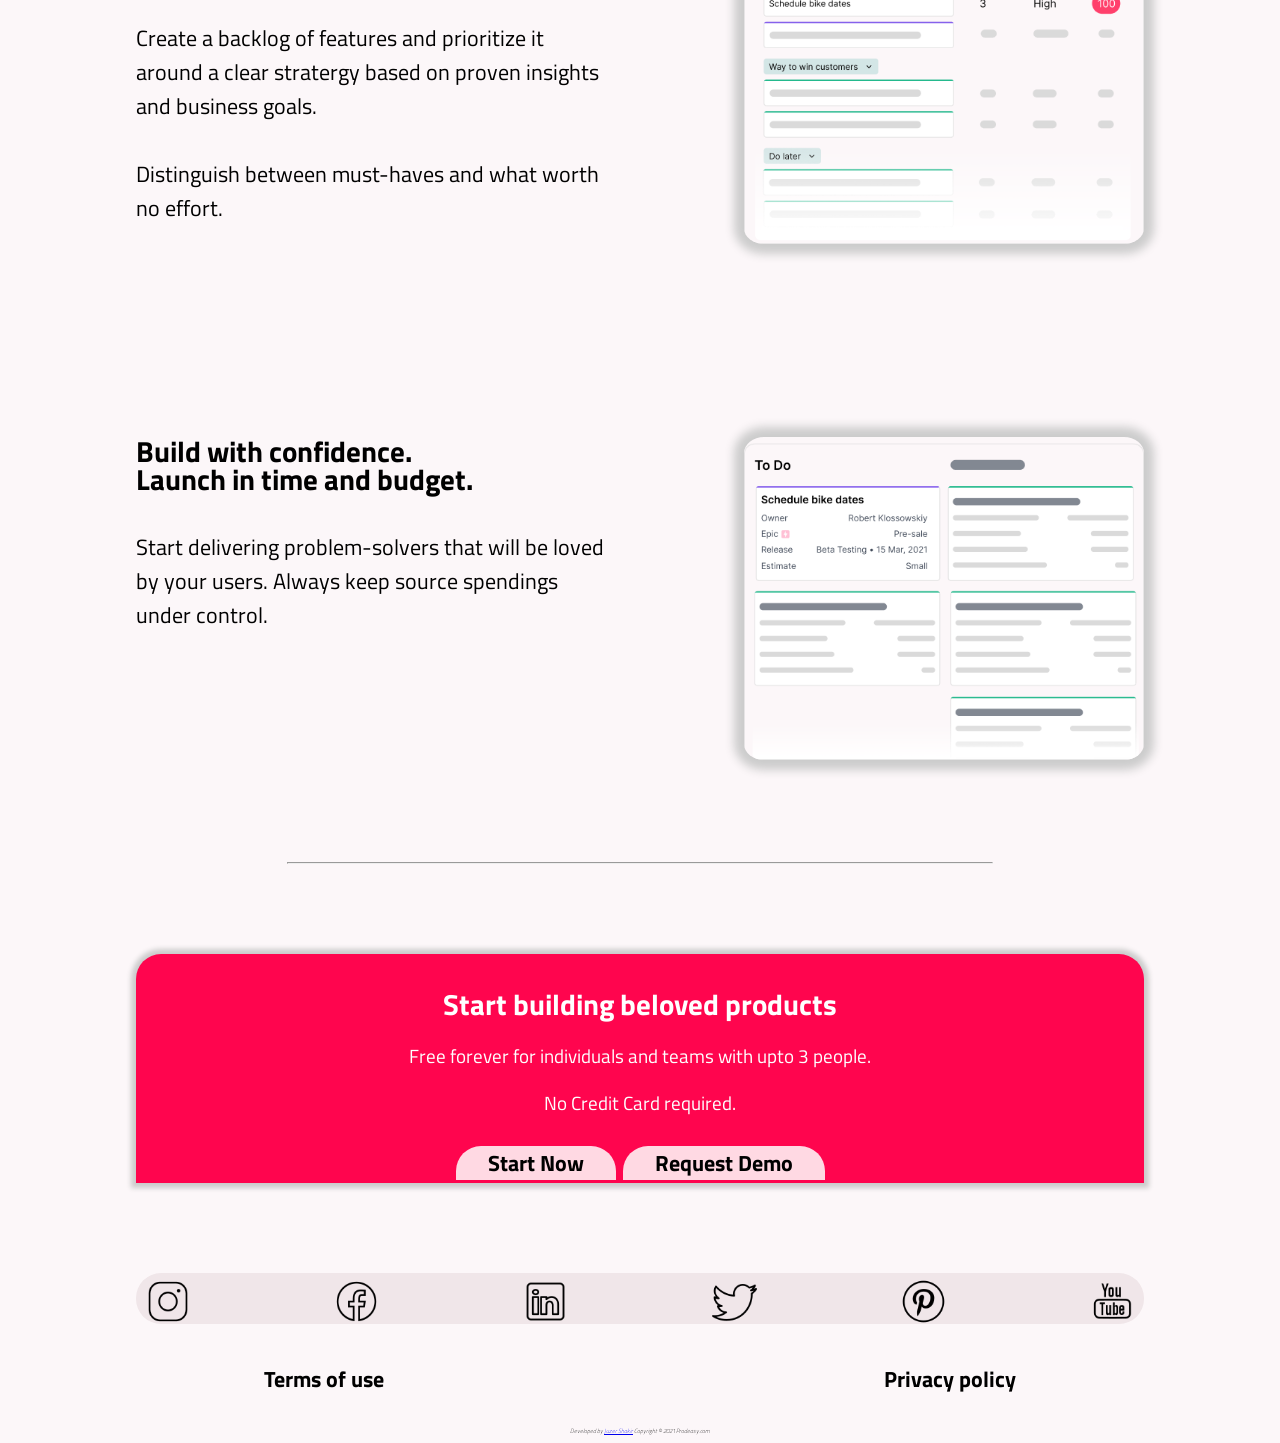
==== commit 14a00483: "Footer update with developer name and link" ====
--- a/index.html
+++ b/index.html
@@ -9,7 +9,6 @@
     <meta charset="UTF-8">
     <!-- responsive web design, will display content with respect to users' visible area of web page -->
     <meta name="viewport" content="width=device-width, initial-scale=1.0">
-
   </head>
 
   <body>
@@ -180,7 +179,7 @@
         </div>
 
         <div id="end">
-          <p>Copyright © 2021 Prodeasy.com</p>
+          <p>Developed by <a href="https://juzershakir.github.io/", target="_blank">Juzer Shakir</a> Copyright © 2021 Prodeasy.com</p>
         </div>
       </div>
     </div>
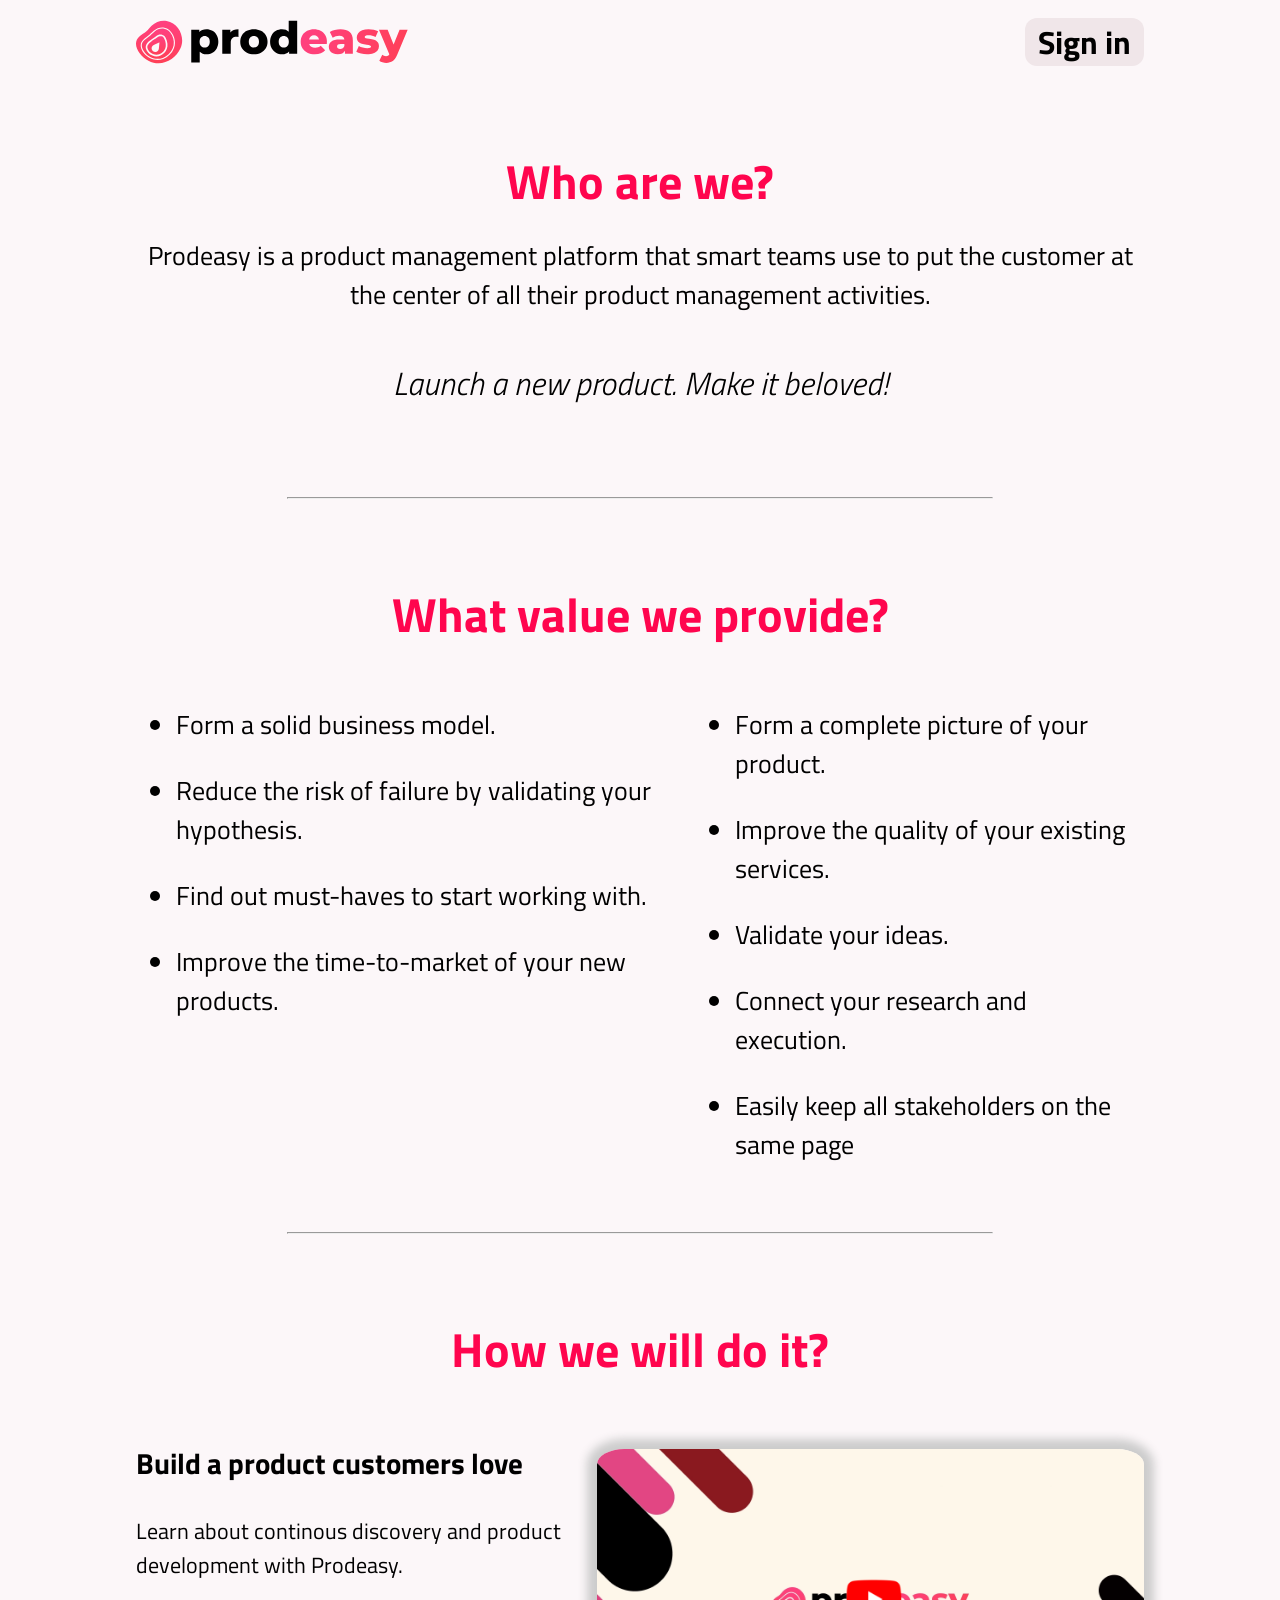
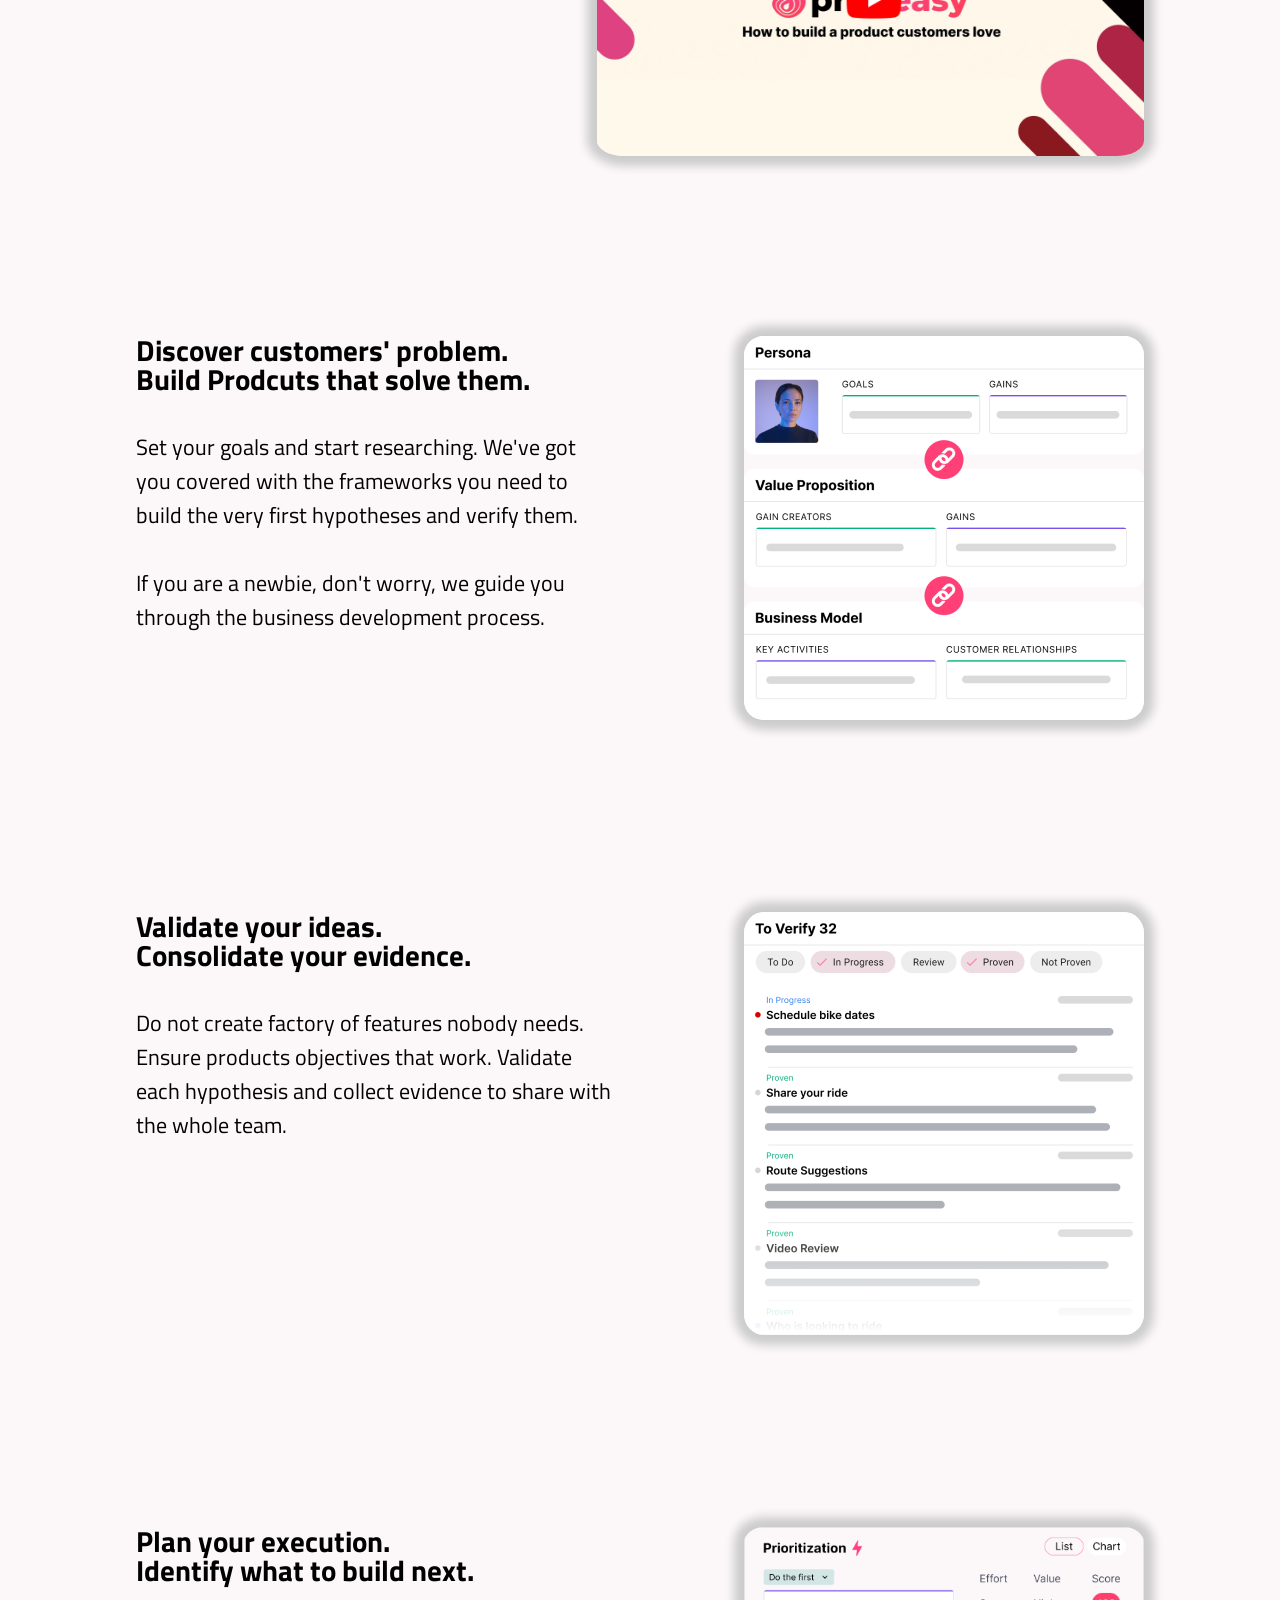
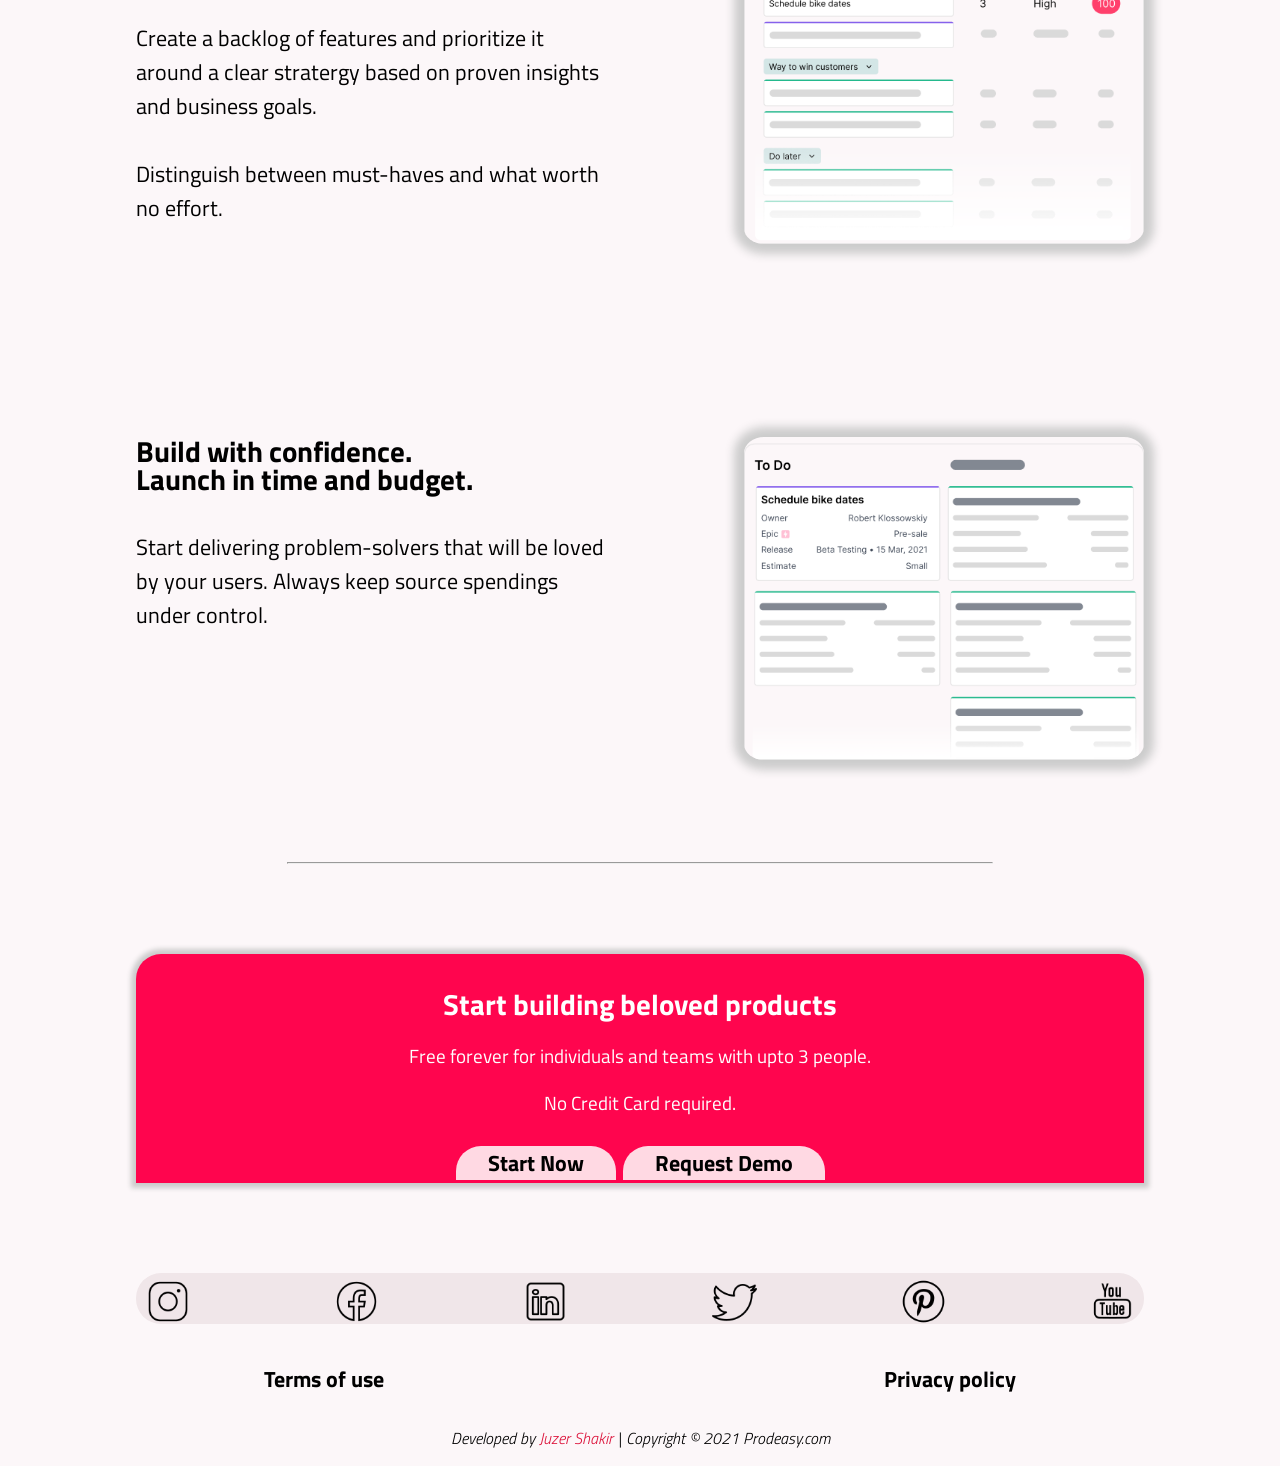
==== commit 4068399d: "enlarged footer text and changed footer link color" ====
--- a/index.html
+++ b/index.html
@@ -179,7 +179,7 @@
         </div>
 
         <div id="end">
-          <p>Developed by <a href="https://juzershakir.github.io/", target="_blank">Juzer Shakir</a> Copyright © 2021 Prodeasy.com</p>
+          <p>Developed by <a href="https://juzershakir.github.io/", target="_blank">Juzer Shakir</a> | Copyright © 2021 Prodeasy.com</p>
         </div>
       </div>
     </div>
--- a/index.css
+++ b/index.css
@@ -183,8 +183,7 @@
         max-width: 800px; } }
   @media (min-width: 16em) {
     #content-3 #discover {
-      display: block;
-      margin-top: 5vh; } }
+      display: block; } }
   @media (min-width: 28em) {
     #content-3 #discover {
       display: flex;
@@ -232,8 +231,7 @@
         max-width: 400px; } }
   @media (min-width: 16em) {
     #content-3 #validate {
-      display: block;
-      margin-top: 5vh; } }
+      display: block; } }
   @media (min-width: 28em) {
     #content-3 #validate {
       display: flex;
@@ -281,8 +279,7 @@
         max-width: 400px; } }
   @media (min-width: 16em) {
     #content-3 #plan {
-      display: block;
-      margin-top: 5vh; } }
+      display: block; } }
   @media (min-width: 28em) {
     #content-3 #plan {
       display: flex;
@@ -330,8 +327,7 @@
         max-width: 400px; } }
   @media (min-width: 16em) {
     #content-3 #confidence {
-      display: block;
-      margin-top: 5vh; } }
+      display: block; } }
   @media (min-width: 28em) {
     #content-3 #confidence {
       display: flex;
@@ -453,8 +449,15 @@
   margin-top: 3vh; }
   #footer #end p {
     text-align: center;
-    font-weight: 200;
+    font-weight: 300;
     font-style: italic;
-    font-size: 0.1em; }
-
-/*# sourceMappingURL=main.css.map */
+    font-size: 0.5em; }
+    #footer #end p a {
+      color: #DC143C;
+      text-decoration: none; }
+      #footer #end p a :hover {
+        color: #DC143C; }
+      #footer #end p a :visited {
+        color: #DC143C; }
+
+/*# sourceMappingURL=index.css.map */
